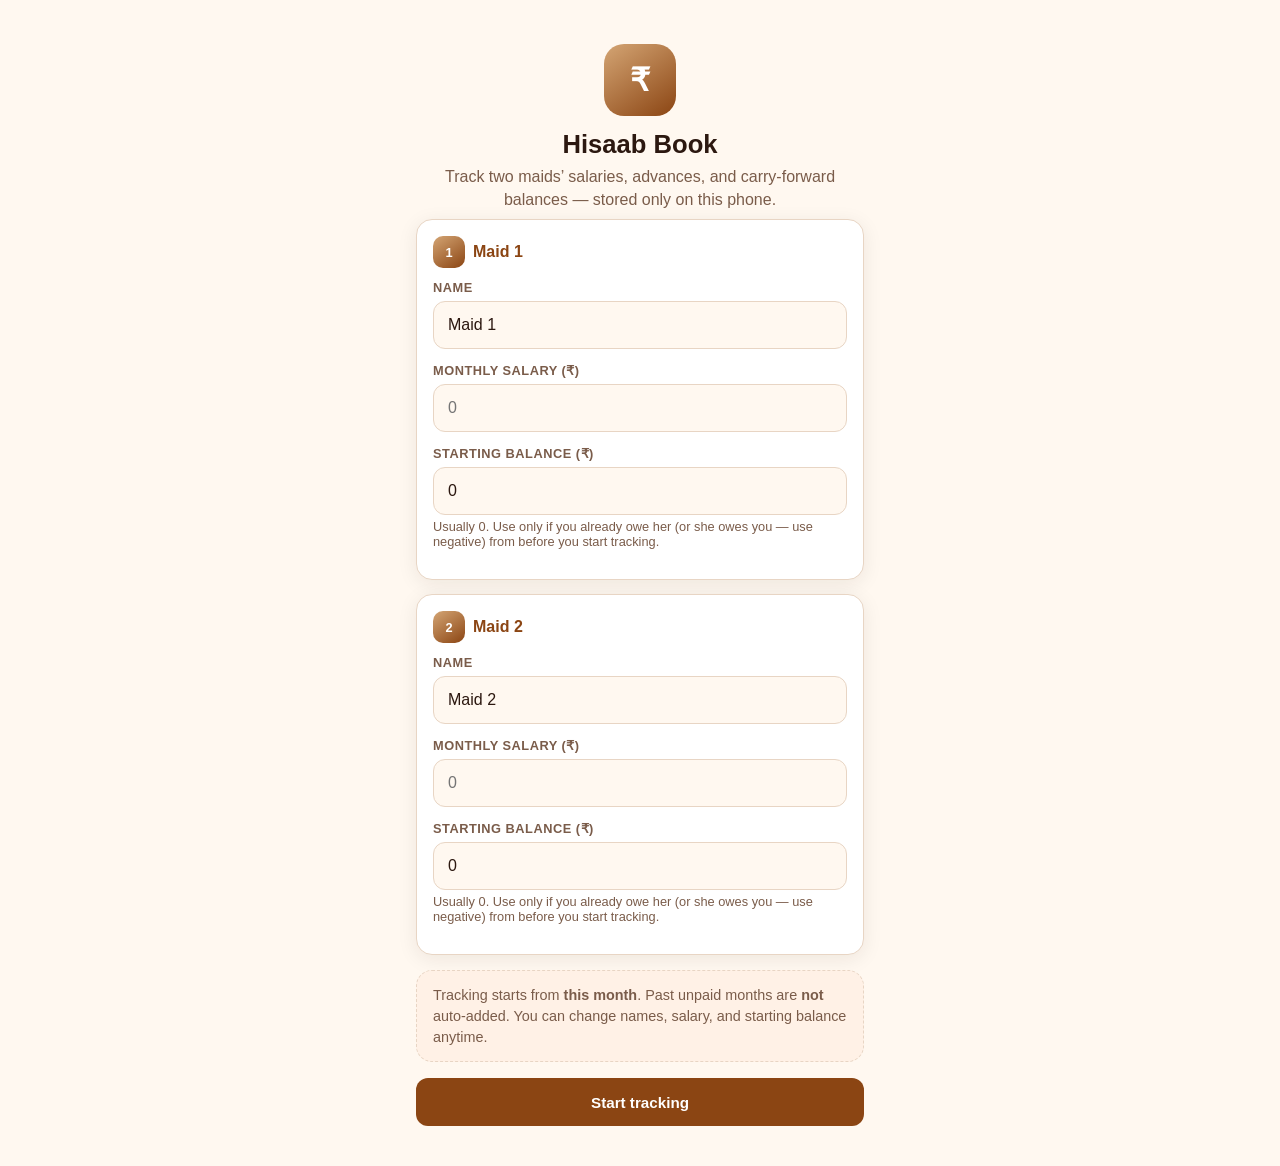
==== Hisaab-Book.html @ eecec93b "Fix: no salary backfill; starting balance + trackingFrom; Hisaab Book" ====
<!DOCTYPE html>
<html lang="en">
<head>
  <meta charset="UTF-8" />
  <meta name="viewport" content="width=device-width, initial-scale=1, viewport-fit=cover, maximum-scale=1" />
  <meta name="apple-mobile-web-app-capable" content="yes" />
  <meta name="apple-mobile-web-app-status-bar-style" content="black-translucent" />
  <meta name="theme-color" content="#8B4513" />
  <title>Hisaab Book</title>
  <style>
:root {
  --bg: #FFF8F0;
  --surface: #FFFFFF;
  --surface-2: #FFF1E6;
  --primary: #8B4513;
  --primary-dark: #6B3410;
  --primary-soft: #D4A574;
  --accent: #C45C26;
  --text: #2C1810;
  --text-muted: #7A5C4A;
  --border: #E8D5C4;
  --positive: #1B7A4E;
  --positive-bg: #E8F6EE;
  --negative: #B42318;
  --negative-bg: #FCEBEA;
  --shadow: 0 4px 20px rgba(44, 24, 16, 0.08);
  --radius: 16px;
  --safe-top: env(safe-area-inset-top, 0px);
  --safe-bottom: env(safe-area-inset-bottom, 0px);
  --font: -apple-system, BlinkMacSystemFont, "Segoe UI", Roboto, "Helvetica Neue", Arial, sans-serif;
}

* { box-sizing: border-box; -webkit-tap-highlight-color: transparent; }
html, body { margin: 0; padding: 0; min-height: 100%; background: var(--bg); color: var(--text); font-family: var(--font); }
body { padding-bottom: calc(24px + var(--safe-bottom)); }
button, input, textarea, select { font: inherit; color: inherit; }
button { cursor: pointer; border: none; background: none; }
a { color: var(--primary); }

#app { max-width: 480px; margin: 0 auto; min-height: 100vh; }

/* Top bar */
.topbar {
  position: sticky; top: 0; z-index: 20;
  background: rgba(255,248,240,0.92); backdrop-filter: blur(12px);
  -webkit-backdrop-filter: blur(12px);
  padding: calc(12px + var(--safe-top)) 16px 12px;
  border-bottom: 1px solid var(--border);
  display: flex; align-items: center; gap: 8px;
}
.topbar h1 { flex: 1; margin: 0; font-size: 1.25rem; font-weight: 700; letter-spacing: -0.02em; }
.topbar .sub { display: block; font-size: 0.75rem; color: var(--text-muted); font-weight: 500; margin-top: 2px; }
.icon-btn {
  width: 44px; height: 44px; border-radius: 12px;
  display: grid; place-items: center; color: var(--primary);
  background: var(--surface); border: 1px solid var(--border);
  font-size: 1.25rem; flex-shrink: 0;
}
.icon-btn:active { transform: scale(0.96); background: var(--surface-2); }

.page { padding: 16px; animation: fadeIn 0.2s ease; }
@keyframes fadeIn { from { opacity: 0; transform: translateY(6px); } to { opacity: 1; transform: none; } }

.hint {
  background: var(--surface-2); border: 1px dashed var(--border);
  border-radius: var(--radius); padding: 14px 16px;
  color: var(--text-muted); font-size: 0.9rem; line-height: 1.45; margin-bottom: 16px;
}

/* Maid cards on home */
.maid-card {
  background: var(--surface); border-radius: var(--radius);
  box-shadow: var(--shadow); border: 1px solid var(--border);
  padding: 18px; margin-bottom: 14px; text-align: left; width: 100%;
  transition: transform 0.12s ease;
}
.maid-card:active { transform: scale(0.985); }
.maid-card .name-row { display: flex; align-items: center; gap: 10px; margin-bottom: 10px; }
.maid-avatar {
  width: 48px; height: 48px; border-radius: 14px;
  background: linear-gradient(145deg, var(--primary-soft), var(--primary));
  color: #fff; font-weight: 700; font-size: 1.15rem;
  display: grid; place-items: center; flex-shrink: 0;
}
.maid-card .name { font-size: 1.35rem; font-weight: 800; letter-spacing: -0.02em; margin: 0; line-height: 1.2; }
.maid-card .meta { font-size: 0.8rem; color: var(--text-muted); margin-top: 2px; }
.balance-row { display: flex; justify-content: space-between; align-items: flex-end; gap: 12px; margin-top: 8px; }
.balance-label { font-size: 0.75rem; text-transform: uppercase; letter-spacing: 0.06em; color: var(--text-muted); font-weight: 600; }
.balance-amt { font-size: 1.6rem; font-weight: 800; letter-spacing: -0.03em; font-variant-numeric: tabular-nums; }
.balance-amt.pos { color: var(--positive); }
.balance-amt.neg { color: var(--negative); }
.balance-amt.zero { color: var(--text-muted); }

.chip {
  display: inline-flex; align-items: center; gap: 4px;
  padding: 4px 10px; border-radius: 999px; font-size: 0.75rem; font-weight: 600;
  background: var(--surface-2); color: var(--text-muted); border: 1px solid var(--border);
}
.chip.warn { background: var(--negative-bg); color: var(--negative); border-color: #f0c0bc; }
.chip.ok { background: var(--positive-bg); color: var(--positive); border-color: #b8e0c8; }

.btn-row { display: flex; gap: 10px; margin-top: 14px; flex-wrap: wrap; }
.btn {
  flex: 1; min-height: 48px; min-width: 120px; padding: 12px 16px;
  border-radius: 12px; font-weight: 700; font-size: 0.95rem;
  display: inline-flex; align-items: center; justify-content: center; gap: 6px;
}
.btn-primary { background: var(--primary); color: #fff; }
.btn-primary:active { background: var(--primary-dark); }
.btn-secondary { background: var(--surface); color: var(--primary); border: 1.5px solid var(--border); }
.btn-secondary:active { background: var(--surface-2); }
.btn-danger { background: var(--negative-bg); color: var(--negative); border: 1.5px solid #f0c0bc; }
.btn-block { width: 100%; flex: none; }
.btn:disabled { opacity: 0.5; }

/* Detail summary */
.summary-grid {
  display: grid; grid-template-columns: 1fr 1fr; gap: 10px; margin-bottom: 16px;
}
.stat {
  background: var(--surface); border: 1px solid var(--border); border-radius: 14px;
  padding: 14px; box-shadow: var(--shadow);
}
.stat.wide { grid-column: 1 / -1; }
.stat .label { font-size: 0.72rem; text-transform: uppercase; letter-spacing: 0.05em; color: var(--text-muted); font-weight: 600; }
.stat .value { font-size: 1.2rem; font-weight: 800; margin-top: 4px; font-variant-numeric: tabular-nums; }
.stat .value.big { font-size: 1.75rem; }
.stat .value.pos { color: var(--positive); }
.stat .value.neg { color: var(--negative); }

.section-title {
  display: flex; align-items: center; justify-content: space-between;
  margin: 8px 0 10px; font-size: 0.95rem; font-weight: 700;
}
.month-picker {
  display: flex; align-items: center; gap: 8px;
  background: var(--surface); border: 1px solid var(--border);
  border-radius: 12px; padding: 4px; margin-bottom: 14px;
}
.month-picker .label {
  flex: 1; text-align: center; font-weight: 700; font-size: 0.95rem;
}
.month-picker .icon-btn { width: 40px; height: 40px; border: none; background: transparent; }

.list { display: flex; flex-direction: column; gap: 8px; }
.entry {
  background: var(--surface); border: 1px solid var(--border); border-radius: 14px;
  padding: 14px; display: flex; gap: 12px; align-items: flex-start;
  box-shadow: var(--shadow); text-align: left; width: 100%;
}
.entry:active { background: var(--surface-2); }
.entry .amt { font-weight: 800; font-size: 1.05rem; color: var(--accent); white-space: nowrap; font-variant-numeric: tabular-nums; }
.entry .date { font-size: 0.8rem; color: var(--text-muted); font-weight: 600; }
.entry .note { font-size: 0.9rem; margin-top: 2px; color: var(--text); }
.entry .grow { flex: 1; min-width: 0; }
.empty {
  text-align: center; padding: 36px 20px; color: var(--text-muted);
  background: var(--surface); border-radius: var(--radius); border: 1px dashed var(--border);
}
.empty .emoji { font-size: 2rem; margin-bottom: 8px; }
.empty p { margin: 0 0 4px; line-height: 1.45; }

/* Forms / sheets */
.overlay {
  position: fixed; inset: 0; background: rgba(44,24,16,0.45); z-index: 50;
  display: flex; align-items: flex-end; justify-content: center;
  animation: fadeIn 0.15s ease;
}
.sheet {
  background: var(--surface); width: 100%; max-width: 480px;
  border-radius: 20px 20px 0 0; padding: 12px 20px calc(20px + var(--safe-bottom));
  max-height: 92vh; overflow-y: auto; animation: slideUp 0.22s ease;
}
@keyframes slideUp { from { transform: translateY(40%); } to { transform: none; } }
.sheet-handle { width: 40px; height: 4px; background: var(--border); border-radius: 4px; margin: 4px auto 14px; }
.sheet h2 { margin: 0 0 4px; font-size: 1.2rem; }
.sheet .sheet-sub { color: var(--text-muted); font-size: 0.85rem; margin-bottom: 16px; }
.field { margin-bottom: 14px; }
.field label { display: block; font-size: 0.8rem; font-weight: 700; color: var(--text-muted); margin-bottom: 6px; text-transform: uppercase; letter-spacing: 0.04em; }
.field input, .field textarea, .field select {
  width: 100%; min-height: 48px; padding: 12px 14px;
  border: 1.5px solid var(--border); border-radius: 12px;
  background: var(--bg); outline: none;
}
.field input:focus, .field textarea:focus, .field select:focus {
  border-color: var(--primary); background: #fff; box-shadow: 0 0 0 3px rgba(139,69,19,0.15);
}
.field textarea { min-height: 88px; resize: vertical; }
.field .error { color: var(--negative); font-size: 0.8rem; margin-top: 4px; }
.dialog {
  background: var(--surface); width: calc(100% - 32px); max-width: 360px;
  border-radius: 18px; padding: 22px; margin: auto; box-shadow: var(--shadow);
  animation: fadeIn 0.15s ease;
}
.dialog h3 { margin: 0 0 8px; font-size: 1.15rem; }
.dialog p { margin: 0 0 18px; color: var(--text-muted); line-height: 1.45; }
.overlay.center { align-items: center; }

.setup-hero {
  text-align: center; padding: 28px 8px 8px;
}
.setup-hero .logo {
  width: 72px; height: 72px; border-radius: 20px; margin: 0 auto 14px;
  background: linear-gradient(145deg, var(--primary-soft), var(--primary));
  color: #fff; font-size: 2rem; font-weight: 800; display: grid; place-items: center;
}
.setup-hero h1 { margin: 0 0 6px; font-size: 1.6rem; }
.setup-hero p { margin: 0; color: var(--text-muted); line-height: 1.45; }

.maid-block {
  background: var(--surface); border: 1px solid var(--border); border-radius: var(--radius);
  padding: 16px; margin-bottom: 14px; box-shadow: var(--shadow);
}
.maid-block h3 {
  margin: 0 0 12px; font-size: 1rem; color: var(--primary);
  display: flex; align-items: center; gap: 8px;
}

.toast {
  position: fixed; left: 50%; bottom: calc(24px + var(--safe-bottom));
  transform: translateX(-50%); background: var(--text); color: #fff;
  padding: 12px 18px; border-radius: 999px; font-size: 0.9rem; font-weight: 600;
  z-index: 100; box-shadow: var(--shadow); animation: fadeIn 0.2s ease;
  max-width: calc(100% - 32px); text-align: center;
}

.name-banner {
  background: linear-gradient(135deg, var(--primary), var(--accent));
  color: #fff; border-radius: var(--radius); padding: 20px 18px;
  margin-bottom: 16px; box-shadow: var(--shadow);
}
.name-banner .label { font-size: 0.75rem; opacity: 0.85; text-transform: uppercase; letter-spacing: 0.08em; font-weight: 600; }
.name-banner .maid-name { font-size: 1.75rem; font-weight: 800; margin: 4px 0 0; letter-spacing: -0.02em; line-height: 1.15; }
.name-banner .actions { margin-top: 12px; display: flex; gap: 8px; flex-wrap: wrap; }
.name-banner .ghost {
  background: rgba(255,255,255,0.18); color: #fff; border: 1px solid rgba(255,255,255,0.35);
  border-radius: 10px; padding: 8px 12px; font-weight: 700; font-size: 0.85rem; min-height: 40px;
}

.fab-spacer { height: 72px; }

  </style>
</head>
<body>
  <div id="app"></div>
  <script>
(() => {
  "use strict";

  const STORAGE_KEY = "maid-math-v1";
  const APP_NAME = "Hisaab Book";

  const uid = () => Math.random().toString(36).slice(2, 10) + Date.now().toString(36).slice(-4);
  const todayISO = () => {
    const d = new Date();
    return `${d.getFullYear()}-${String(d.getMonth() + 1).padStart(2, "0")}-${String(d.getDate()).padStart(2, "0")}`;
  };
  const monthKey = (d = new Date()) => {
    if (typeof d === "string") return d.slice(0, 7);
    return `${d.getFullYear()}-${String(d.getMonth() + 1).padStart(2, "0")}`;
  };
  const parseMonth = (ym) => {
    const [y, m] = ym.split("-").map(Number);
    return { y, m };
  };
  const addMonths = (ym, delta) => {
    const { y, m } = parseMonth(ym);
    return monthKey(new Date(y, m - 1 + delta, 1));
  };
  const formatMonthLabel = (ym) => {
    const { y, m } = parseMonth(ym);
    return new Date(y, m - 1, 1).toLocaleDateString("en-IN", { month: "long", year: "numeric" });
  };
  const formatDate = (iso) => {
    const [y, m, d] = iso.split("-").map(Number);
    return new Date(y, m - 1, d).toLocaleDateString("en-IN", { day: "numeric", month: "short", year: "numeric" });
  };
  const formatINR = (n) => {
    const neg = n < 0;
    const abs = Math.abs(Number(n) || 0);
    const formatted = abs.toLocaleString("en-IN", { maximumFractionDigits: 0, minimumFractionDigits: 0 });
    return (neg ? "−₹" : "₹") + formatted;
  };
  const initials = (name) => {
    const parts = (name || "?").trim().split(/\s+/).filter(Boolean);
    if (!parts.length) return "?";
    if (parts.length === 1) return parts[0].slice(0, 2).toUpperCase();
    return (parts[0][0] + parts[parts.length - 1][0]).toUpperCase();
  };
  const escapeHtml = (s) =>
    String(s ?? "")
      .replace(/&/g, "&amp;")
      .replace(/</g, "&lt;")
      .replace(/>/g, "&gt;")
      .replace(/"/g, "&quot;");

  function defaultState() {
    return { setupDone: false, maids: [] };
  }

  function load() {
    try {
      const raw = localStorage.getItem(STORAGE_KEY);
      if (!raw) return defaultState();
      const data = JSON.parse(raw);
      if (!data || !Array.isArray(data.maids)) return defaultState();
      // Migrate / sanitize each maid
      data.maids = data.maids.map(migrateMaid);
      return data;
    } catch {
      return defaultState();
    }
  }

  /**
   * trackingFrom = first month we accrue salary & carry balances.
   * Salary effectiveFrom only picks the RATE for a month — never starts accrual.
   * startingBalance = opening on trackingFrom (default 0).
   */
  function migrateMaid(m) {
    const payments = Array.isArray(m.payments) ? m.payments : [];
    const payMonths = payments.map((p) => monthKey(p.date)).sort();
    const now = monthKey();
    let trackingFrom = m.trackingFrom;
    if (!trackingFrom || !/^\d{4}-\d{2}$/.test(trackingFrom)) {
      // Prefer earliest payment month, else "now". NEVER use salary effectiveFrom
      // (that caused multi-year unpaid salary backfill).
      trackingFrom = payMonths[0] || now;
    }
    const startingBalance =
      m.startingBalance != null && Number.isFinite(Number(m.startingBalance))
        ? Math.round(Number(m.startingBalance))
        : 0;
    return {
      ...m,
      name: m.name || "Maid",
      salaryHistory: Array.isArray(m.salaryHistory) ? m.salaryHistory : [],
      payments,
      trackingFrom,
      startingBalance,
    };
  }

  function save(state) {
    localStorage.setItem(STORAGE_KEY, JSON.stringify(state));
  }

  let state = load();

  function salaryForMonth(maid, ym) {
    const hist = [...(maid.salaryHistory || [])].sort((a, b) =>
      a.effectiveFrom.localeCompare(b.effectiveFrom)
    );
    let amt = 0;
    for (const h of hist) {
      if (h.effectiveFrom <= ym) amt = Number(h.amount) || 0;
      else break;
    }
    return amt;
  }

  function paymentsInMonth(maid, ym) {
    return (maid.payments || [])
      .filter((p) => monthKey(p.date) === ym)
      .sort((a, b) => b.date.localeCompare(a.date) || b.id.localeCompare(a.id));
  }

  function paidInMonth(maid, ym) {
    return paymentsInMonth(maid, ym).reduce((s, p) => s + (Number(p.amount) || 0), 0);
  }

  /** First month of ledger accrual for this maid. */
  function trackingStart(maid) {
    if (maid.trackingFrom && /^\d{4}-\d{2}$/.test(maid.trackingFrom)) return maid.trackingFrom;
    const payMonths = (maid.payments || []).map((p) => monthKey(p.date)).sort();
    return payMonths[0] || monthKey();
  }

  /**
   * Closing after month ym.
   * Accrues ONLY from trackingStart → ym. Empty months before trackingStart are ignored.
   * Opening of trackingStart = startingBalance (default 0).
   */
  function closingBalance(maid, ym) {
    const start = trackingStart(maid);
    if (ym < start) {
      // Before tracking: no accrual; treat as startingBalance with no salary for that view
      return Number(maid.startingBalance) || 0;
    }
    let opening = Number(maid.startingBalance) || 0;
    let cursor = start;
    while (true) {
      const salary = salaryForMonth(maid, cursor);
      const paid = paidInMonth(maid, cursor);
      const closing = opening + salary - paid;
      if (cursor === ym) return closing;
      opening = closing;
      cursor = addMonths(cursor, 1);
      if (cursor > ym) return closing;
    }
  }

  function openingBalance(maid, ym) {
    const start = trackingStart(maid);
    if (ym <= start) return Number(maid.startingBalance) || 0;
    return closingBalance(maid, addMonths(ym, -1));
  }

  function monthSummary(maid, ym) {
    const opening = openingBalance(maid, ym);
    const salary = salaryForMonth(maid, ym);
    const paid = paidInMonth(maid, ym);
    const closing = opening + salary - paid;
    const entries = paymentsInMonth(maid, ym);
    // Sanity: paid must equal sum of listed entries
    const entriesTotal = entries.reduce((s, p) => s + (Number(p.amount) || 0), 0);
    return {
      opening,
      salary,
      paid,
      closing,
      owed: opening + salary,
      entriesTotal,
      trackingFrom: trackingStart(maid),
    };
  }

  let route = { name: "home" };
  let toastTimer = null;

  function navigate(r) {
    route = r;
    render();
  }

  function toast(msg) {
    const el = document.createElement("div");
    el.className = "toast";
    el.textContent = msg;
    document.body.appendChild(el);
    clearTimeout(toastTimer);
    toastTimer = setTimeout(() => el.remove(), 2400);
  }

  function balClass(n) {
    if (n > 0) return "pos";
    if (n < 0) return "neg";
    return "zero";
  }

  function balChip(n) {
    if (n > 0) return `<span class="chip ok">You owe her</span>`;
    if (n < 0) return `<span class="chip warn">She owes household</span>`;
    return `<span class="chip">Settled</span>`;
  }

  function renderSetup() {
    const app = document.getElementById("app");
    app.innerHTML = `
      <div class="page">
        <div class="setup-hero">
          <div class="logo">₹</div>
          <h1>${APP_NAME}</h1>
          <p>Track two maids’ salaries, advances, and carry-forward balances — stored only on this phone.</p>
        </div>
        <form id="setup-form">
          ${[1, 2]
            .map(
              (i) => `
            <div class="maid-block">
              <h3><span class="maid-avatar" style="width:32px;height:32px;font-size:0.8rem;border-radius:10px">${i}</span> Maid ${i}</h3>
              <div class="field">
                <label>Name</label>
                <input name="name${i}" required maxlength="40" placeholder="e.g. Sunita" value="Maid ${i}" />
              </div>
              <div class="field">
                <label>Monthly salary (₹)</label>
                <input name="salary${i}" type="number" inputmode="numeric" min="0" step="1" placeholder="0" value="" />
              </div>
              <div class="field">
                <label>Starting balance (₹)</label>
                <input name="start${i}" type="number" inputmode="numeric" step="1" placeholder="0" value="0" />
                <div class="error" style="color:var(--text-muted);margin-top:4px">Usually 0. Use only if you already owe her (or she owes you — use negative) from before you start tracking.</div>
              </div>
            </div>`
            )
            .join("")}
          <p class="hint">Tracking starts from <strong>this month</strong>. Past unpaid months are <strong>not</strong> auto-added. You can change names, salary, and starting balance anytime.</p>
          <button class="btn btn-primary btn-block" type="submit">Start tracking</button>
        </form>
      </div>`;

    document.getElementById("setup-form").onsubmit = (e) => {
      e.preventDefault();
      const fd = new FormData(e.target);
      const ym = monthKey();
      const maids = [1, 2].map((i) => {
        const name = String(fd.get(`name${i}`) || `Maid ${i}`).trim() || `Maid ${i}`;
        const amount = Math.max(0, Math.round(Number(fd.get(`salary${i}`)) || 0));
        const startingBalance = Math.round(Number(fd.get(`start${i}`)) || 0);
        return {
          id: uid(),
          name,
          salaryHistory: [{ id: uid(), amount, effectiveFrom: ym }],
          payments: [],
          trackingFrom: ym,
          startingBalance,
        };
      });
      state = { setupDone: true, maids };
      save(state);
      navigate({ name: "home" });
      toast("Ready — tap a maid to open her ledger");
    };
  }

  function renderHome() {
    const app = document.getElementById("app");
    const ym = monthKey();
    const cards = state.maids
      .map((m) => {
        const s = monthSummary(m, ym);
        return `
        <button class="maid-card" data-open="${m.id}" type="button">
          <div class="name-row">
            <div class="maid-avatar">${escapeHtml(initials(m.name))}</div>
            <div style="flex:1;min-width:0;text-align:left">
              <h2 class="name">${escapeHtml(m.name)}</h2>
              <div class="meta">Salary ${formatINR(s.salary)} / month · ${formatMonthLabel(ym)}</div>
            </div>
          </div>
          <div class="balance-row">
            <div>
              <div class="balance-label">Current balance</div>
              <div class="balance-amt ${balClass(s.closing)}">${formatINR(s.closing)}</div>
            </div>
            <div>${balChip(s.closing)}</div>
          </div>
          <div class="btn-row" style="margin-top:12px">
            <span class="btn btn-primary" data-quick-pay="${m.id}" style="pointer-events:none;flex:1">＋ Add payment</span>
          </div>
        </button>`;
      })
      .join("");

    app.innerHTML = `
      <header class="topbar">
        <div style="flex:1">
          <h1>${APP_NAME}<span class="sub">Local only · ₹ INR</span></h1>
        </div>
      </header>
      <div class="page">
        <p class="hint">Tap a maid’s card to open <strong>her</strong> ledger. Positive = you still owe her; negative = advances exceeded salary (carries forward). Opening starts at ₹0 unless you set a starting balance.</p>
        ${cards || `<div class="empty"><div class="emoji">👋</div><p>No maids yet.</p></div>`}
      </div>`;

    app.querySelectorAll("[data-open]").forEach((el) => {
      el.onclick = (ev) => {
        const quick = ev.target.closest("[data-quick-pay]");
        const id = el.getAttribute("data-open");
        if (quick) navigate({ name: "detail", maidId: id, showPay: true });
        else navigate({ name: "detail", maidId: id });
      };
    });
  }

  function renderDetail() {
    const maid = state.maids.find((m) => m.id === route.maidId);
    if (!maid) {
      navigate({ name: "home" });
      return;
    }
    const viewMonth = route.month || monthKey();
    const s = monthSummary(maid, viewMonth);
    const entries = paymentsInMonth(maid, viewMonth);
    const isCurrent = viewMonth === monthKey();
    const paidMismatch = s.paid !== s.entriesTotal;

    const app = document.getElementById("app");
    app.innerHTML = `
      <header class="topbar">
        <button class="icon-btn" id="back" aria-label="Back">←</button>
        <div style="flex:1;min-width:0">
          <h1 style="overflow:hidden;text-overflow:ellipsis;white-space:nowrap">${escapeHtml(maid.name)}<span class="sub">Ledger</span></h1>
        </div>
        <button class="icon-btn" id="edit-name" aria-label="Edit name" title="Edit name">✎</button>
      </header>
      <div class="page">
        <div class="name-banner">
          <div class="label">Maid ledger</div>
          <div class="maid-name">${escapeHtml(maid.name)}</div>
          <div class="actions">
            <button class="ghost" id="rename-btn" type="button">Edit name</button>
            <button class="ghost" id="salary-btn" type="button">Change salary</button>
            <button class="ghost" id="opening-btn" type="button">Starting balance</button>
          </div>
        </div>

        <div class="month-picker">
          <button class="icon-btn" id="prev-m" type="button" aria-label="Previous month">‹</button>
          <div class="label">${formatMonthLabel(viewMonth)}${isCurrent ? " · This month" : ""}</div>
          <button class="icon-btn" id="next-m" type="button" aria-label="Next month" ${viewMonth >= monthKey() ? "disabled" : ""}>›</button>
        </div>

        <div class="summary-grid">
          <div class="stat">
            <div class="label">Opening</div>
            <div class="value ${balClass(s.opening)}">${formatINR(s.opening)}</div>
          </div>
          <div class="stat">
            <div class="label">Salary</div>
            <div class="value">${formatINR(s.salary)}</div>
          </div>
          <div class="stat">
            <div class="label">Advances paid</div>
            <div class="value">${formatINR(s.paid)}</div>
          </div>
          <div class="stat">
            <div class="label">Closing balance</div>
            <div class="value ${balClass(s.closing)}">${formatINR(s.closing)}</div>
          </div>
          <div class="stat wide">
            <div class="label">This month owed (opening + salary)</div>
            <div class="value big ${balClass(s.owed)}">${formatINR(s.owed)}</div>
            <div style="margin-top:8px">${balChip(s.closing)}</div>
            <div style="margin-top:8px;font-size:0.75rem;color:var(--text-muted)">Tracking from ${formatMonthLabel(s.trackingFrom)} · Starting balance ${formatINR(maid.startingBalance || 0)}</div>
          </div>
        </div>

        <div class="section-title">
          <span>Payments · ${escapeHtml(maid.name)}</span>
          <button class="btn btn-primary" id="add-pay" type="button" style="flex:none;min-width:auto;padding:8px 14px;min-height:40px">＋ Add</button>
        </div>
        ${
          paidMismatch
            ? `<p class="hint" style="border-color:#f0c0bc;background:var(--negative-bg)">Payment list total ${formatINR(s.entriesTotal)} does not match Advances paid ${formatINR(s.paid)}. Please re-check entries.</p>`
            : entries.length
              ? `<p style="margin:0 0 10px;font-size:0.8rem;color:var(--text-muted)">List total ${formatINR(s.entriesTotal)} = Advances paid</p>`
              : ""
        }
        <div class="list">
          ${
            entries.length
              ? entries
                  .map(
                    (p) => `
            <button class="entry" type="button" data-edit-pay="${p.id}">
              <div class="grow">
                <div class="date">${formatDate(p.date)}</div>
                <div class="note">${escapeHtml(p.note || "Advance / payment")}</div>
              </div>
              <div class="amt">${formatINR(p.amount)}</div>
            </button>`
                  )
                  .join("")
              : `<div class="empty"><div class="emoji">🧾</div><p>No payments for ${escapeHtml(maid.name)} this month.</p><p>Tap ＋ Add to record an advance.</p></div>`
          }
        </div>
        <div class="fab-spacer"></div>
      </div>`;

    document.getElementById("back").onclick = () => navigate({ name: "home" });
    document.getElementById("prev-m").onclick = () =>
      navigate({ name: "detail", maidId: maid.id, month: addMonths(viewMonth, -1) });
    document.getElementById("next-m").onclick = () => {
      const n = addMonths(viewMonth, 1);
      if (n <= monthKey()) navigate({ name: "detail", maidId: maid.id, month: n });
    };
    const openRename = () => openNameSheet(maid);
    document.getElementById("edit-name").onclick = openRename;
    document.getElementById("rename-btn").onclick = openRename;
    document.getElementById("salary-btn").onclick = () => openSalarySheet(maid, viewMonth);
    document.getElementById("opening-btn").onclick = () => openOpeningSheet(maid);
    document.getElementById("add-pay").onclick = () => openPaymentSheet(maid, null, viewMonth);
    app.querySelectorAll("[data-edit-pay]").forEach((el) => {
      el.onclick = () => {
        const p = maid.payments.find((x) => x.id === el.getAttribute("data-edit-pay"));
        if (p) openPaymentSheet(maid, p, viewMonth);
      };
    });

    if (route.showPay) {
      route.showPay = false;
      openPaymentSheet(maid, null, viewMonth);
    }
  }

  function openOverlay(html, { center = false } = {}) {
    const wrap = document.createElement("div");
    wrap.className = "overlay" + (center ? " center" : "");
    wrap.innerHTML = html;
    wrap.addEventListener("click", (e) => {
      if (e.target === wrap) wrap.remove();
    });
    document.body.appendChild(wrap);
    return wrap;
  }

  function openNameSheet(maid) {
    const ov = openOverlay(`
      <div class="sheet">
        <div class="sheet-handle"></div>
        <h2>Edit name</h2>
        <p class="sheet-sub">This name appears on the home card and throughout her ledger.</p>
        <form id="name-form">
          <div class="field">
            <label>Maid’s name</label>
            <input name="name" required maxlength="40" value="${escapeHtml(maid.name)}" autofocus />
          </div>
          <div class="btn-row">
            <button type="button" class="btn btn-secondary" id="cancel">Cancel</button>
            <button type="submit" class="btn btn-primary">Save name</button>
          </div>
        </form>
      </div>`);
    ov.querySelector("#cancel").onclick = () => ov.remove();
    ov.querySelector("#name-form").onsubmit = (e) => {
      e.preventDefault();
      const name = String(new FormData(e.target).get("name") || "").trim();
      if (!name) return;
      maid.name = name;
      save(state);
      ov.remove();
      toast(`Ledger renamed to ${name}`);
      render();
    };
  }

  function openOpeningSheet(maid) {
    const ov = openOverlay(`
      <div class="sheet">
        <div class="sheet-handle"></div>
        <h2>Starting balance</h2>
        <p class="sheet-sub">For <strong>${escapeHtml(maid.name)}</strong>. This is the opening amount on the first tracking month — not a backfill of past unpaid salaries. Use <strong>0</strong> to clear a wrong huge opening.</p>
        <form id="open-form">
          <div class="field">
            <label>Starting balance (₹)</label>
            <input name="bal" type="number" inputmode="numeric" step="1" required value="${Number(maid.startingBalance) || 0}" autofocus />
            <div class="error" style="color:var(--text-muted)">Positive = you already owed her. Negative = she already owed the household.</div>
          </div>
          <div class="field">
            <label>Track from month</label>
            <input name="from" type="month" required value="${trackingStart(maid)}" />
            <div class="error" style="color:var(--text-muted)">Salary is only counted from this month forward. Earlier months are ignored.</div>
          </div>
          <div class="btn-row">
            <button type="button" class="btn btn-secondary" id="cancel">Cancel</button>
            <button type="submit" class="btn btn-primary">Save</button>
          </div>
          <button type="button" class="btn btn-danger btn-block" id="reset0" style="margin-top:10px">Reset starting balance to ₹0</button>
        </form>
      </div>`);
    ov.querySelector("#cancel").onclick = () => ov.remove();
    ov.querySelector("#reset0").onclick = () => {
      maid.startingBalance = 0;
      // Keep trackingFrom; just zero the open
      save(state);
      ov.remove();
      toast(`Starting balance for ${maid.name} reset to ₹0`);
      render();
    };
    ov.querySelector("#open-form").onsubmit = (e) => {
      e.preventDefault();
      const fd = new FormData(e.target);
      const bal = Math.round(Number(fd.get("bal")) || 0);
      const from = String(fd.get("from"));
      if (!/^\d{4}-\d{2}$/.test(from)) return;
      maid.startingBalance = bal;
      maid.trackingFrom = from;
      save(state);
      ov.remove();
      toast("Starting balance updated");
      render();
    };
  }

  function openSalarySheet(maid, viewMonth) {
    const current = salaryForMonth(maid, viewMonth);
    const ov = openOverlay(`
      <div class="sheet">
        <div class="sheet-handle"></div>
        <h2>Change salary</h2>
        <p class="sheet-sub">For <strong>${escapeHtml(maid.name)}</strong>. “Effective from” only chooses which rate applies in each month — it does <strong>not</strong> invent unpaid salary for empty past months.</p>
        <form id="salary-form">
          <div class="field">
            <label>Monthly salary (₹)</label>
            <input name="amount" type="number" inputmode="numeric" min="0" step="1" required value="${current || ""}" />
          </div>
          <div class="field">
            <label>Rate effective from month</label>
            <input name="from" type="month" required value="${viewMonth}" />
          </div>
          <div class="btn-row">
            <button type="button" class="btn btn-secondary" id="cancel">Cancel</button>
            <button type="submit" class="btn btn-primary">Save salary</button>
          </div>
        </form>
      </div>`);
    ov.querySelector("#cancel").onclick = () => ov.remove();
    ov.querySelector("#salary-form").onsubmit = (e) => {
      e.preventDefault();
      const fd = new FormData(e.target);
      const amount = Math.max(0, Math.round(Number(fd.get("amount")) || 0));
      const effectiveFrom = String(fd.get("from"));
      if (!/^\d{4}-\d{2}$/.test(effectiveFrom)) return;
      const hist = maid.salaryHistory || (maid.salaryHistory = []);
      const existing = hist.find((h) => h.effectiveFrom === effectiveFrom);
      if (existing) existing.amount = amount;
      else hist.push({ id: uid(), amount, effectiveFrom });
      hist.sort((a, b) => a.effectiveFrom.localeCompare(b.effectiveFrom));
      save(state);
      ov.remove();
      toast(`Salary for ${maid.name} updated`);
      render();
    };
  }

  function openPaymentSheet(maid, payment, viewMonth) {
    const isEdit = !!payment;
    const defaultDate =
      payment?.date ||
      (viewMonth === monthKey()
        ? todayISO()
        : `${viewMonth}-${String(Math.min(28, new Date().getDate())).padStart(2, "0")}`);
    const ov = openOverlay(`
      <div class="sheet">
        <div class="sheet-handle"></div>
        <h2>${isEdit ? "Edit payment" : "Add payment"}</h2>
        <p class="sheet-sub">Advance against <strong>${escapeHtml(maid.name)}</strong>’s salary for the payment’s month.</p>
        <form id="pay-form">
          <div class="field">
            <label>Amount (₹)</label>
            <input name="amount" type="number" inputmode="numeric" min="1" step="1" required value="${payment ? payment.amount : ""}" autofocus />
          </div>
          <div class="field">
            <label>Date</label>
            <input name="date" type="date" required value="${defaultDate}" />
          </div>
          <div class="field">
            <label>Note (optional)</label>
            <textarea name="note" maxlength="200" placeholder="e.g. Mid-month advance">${escapeHtml(payment?.note || "")}</textarea>
          </div>
          <div class="btn-row">
            <button type="button" class="btn btn-secondary" id="cancel">Cancel</button>
            <button type="submit" class="btn btn-primary">${isEdit ? "Save" : "Add payment"}</button>
          </div>
          ${
            isEdit
              ? `<button type="button" class="btn btn-danger btn-block" id="delete" style="margin-top:10px">Delete payment</button>`
              : ""
          }
        </form>
      </div>`);
    ov.querySelector("#cancel").onclick = () => ov.remove();
    if (isEdit) {
      ov.querySelector("#delete").onclick = () => {
        confirmDelete(`Delete this ₹ payment for ${maid.name}?`, () => {
          maid.payments = maid.payments.filter((p) => p.id !== payment.id);
          save(state);
          ov.remove();
          toast("Payment deleted");
          navigate({ name: "detail", maidId: maid.id, month: monthKey(payment.date) });
        });
      };
    }
    ov.querySelector("#pay-form").onsubmit = (e) => {
      e.preventDefault();
      const fd = new FormData(e.target);
      const amount = Math.round(Number(fd.get("amount")) || 0);
      const date = String(fd.get("date"));
      const note = String(fd.get("note") || "").trim();
      if (amount < 1 || !/^\d{4}-\d{2}-\d{2}$/.test(date)) return;
      // If first payment is before trackingFrom, pull trackingFrom earlier so payment counts
      // but do NOT pull trackingFrom based on salary effectiveFrom.
      const pm = monthKey(date);
      if (!maid.trackingFrom || pm < maid.trackingFrom) {
        // Only extend tracking earlier when user records a payment in that month
        maid.trackingFrom = pm;
      }
      if (isEdit) {
        payment.amount = amount;
        payment.date = date;
        payment.note = note;
      } else {
        maid.payments.push({ id: uid(), amount, date, note });
      }
      save(state);
      ov.remove();
      toast(isEdit ? "Payment updated" : `Payment added for ${maid.name}`);
      navigate({ name: "detail", maidId: maid.id, month: monthKey(date) });
    };
  }

  function confirmDelete(message, onYes) {
    const ov = openOverlay(
      `<div class="dialog">
        <h3>Are you sure?</h3>
        <p>${escapeHtml(message)}</p>
        <div class="btn-row">
          <button class="btn btn-secondary" id="no">Cancel</button>
          <button class="btn btn-danger" id="yes">Delete</button>
        </div>
      </div>`,
      { center: true }
    );
    ov.querySelector("#no").onclick = () => ov.remove();
    ov.querySelector("#yes").onclick = () => {
      ov.remove();
      onYes();
    };
  }

  function render() {
    if (!state.setupDone || !state.maids?.length) {
      renderSetup();
      return;
    }
    if (route.name === "detail") renderDetail();
    else renderHome();
  }

  // One-time fix for already-corrupted ledgers: if opening for current month is
  // absurdly large vs salary (e.g. > 3 months of accrued unpaid with no intent),
  // we do NOT auto-wipe — user uses "Starting balance" → Reset to ₹0.
  // Migration already stops using salary effectiveFrom as tracking start.

  if (!state.setupDone && (!state.maids || !state.maids.length)) {
    route = { name: "setup" };
  }
  render();
})();

  </script>
</body>
</html>
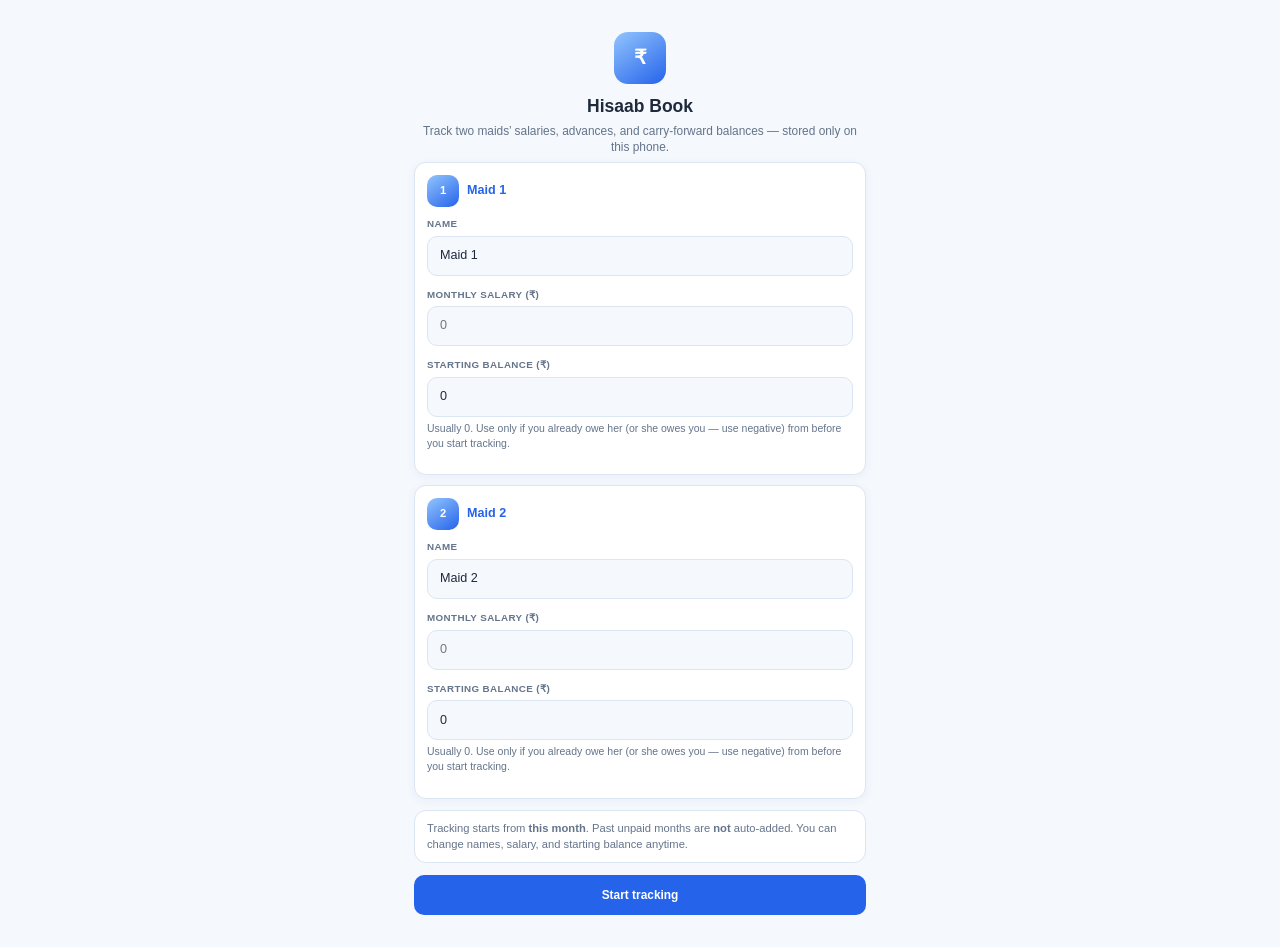
==== commit 10bab217: "Blue-white theme, smaller type, fix phantom overdue opening" ====
--- a/Hisaab-Book.html
+++ b/Hisaab-Book.html
@@ -5,241 +5,241 @@
   <meta name="viewport" content="width=device-width, initial-scale=1, viewport-fit=cover, maximum-scale=1" />
   <meta name="apple-mobile-web-app-capable" content="yes" />
   <meta name="apple-mobile-web-app-status-bar-style" content="black-translucent" />
-  <meta name="theme-color" content="#8B4513" />
+  <meta name="theme-color" content="#2563EB" />
   <title>Hisaab Book</title>
   <style>
 :root {
-  --bg: #FFF8F0;
+  --bg: #F5F8FC;
   --surface: #FFFFFF;
-  --surface-2: #FFF1E6;
-  --primary: #8B4513;
-  --primary-dark: #6B3410;
-  --primary-soft: #D4A574;
-  --accent: #C45C26;
-  --text: #2C1810;
-  --text-muted: #7A5C4A;
-  --border: #E8D5C4;
-  --positive: #1B7A4E;
-  --positive-bg: #E8F6EE;
-  --negative: #B42318;
-  --negative-bg: #FCEBEA;
-  --shadow: 0 4px 20px rgba(44, 24, 16, 0.08);
-  --radius: 16px;
+  --surface-2: #EEF3FA;
+  --primary: #2563EB;
+  --primary-dark: #1D4ED8;
+  --primary-soft: #93C5FD;
+  --accent: #3B82F6;
+  --text: #1E293B;
+  --text-muted: #64748B;
+  --border: #DCE5F2;
+  --positive: #0F766E;
+  --positive-bg: #ECFDF5;
+  --negative: #B91C1C;
+  --negative-bg: #FEF2F2;
+  --shadow: 0 2px 10px rgba(37, 99, 235, 0.06);
+  --radius: 12px;
   --safe-top: env(safe-area-inset-top, 0px);
   --safe-bottom: env(safe-area-inset-bottom, 0px);
   --font: -apple-system, BlinkMacSystemFont, "Segoe UI", Roboto, "Helvetica Neue", Arial, sans-serif;
 }
 
 * { box-sizing: border-box; -webkit-tap-highlight-color: transparent; }
-html, body { margin: 0; padding: 0; min-height: 100%; background: var(--bg); color: var(--text); font-family: var(--font); }
-body { padding-bottom: calc(24px + var(--safe-bottom)); }
+html, body {
+  margin: 0; padding: 0; min-height: 100%;
+  background: var(--bg); color: var(--text); font-family: var(--font);
+  font-size: 14px; line-height: 1.4;
+}
+body { padding-bottom: calc(20px + var(--safe-bottom)); }
 button, input, textarea, select { font: inherit; color: inherit; }
 button { cursor: pointer; border: none; background: none; }
 a { color: var(--primary); }
 
 #app { max-width: 480px; margin: 0 auto; min-height: 100vh; }
 
-/* Top bar */
 .topbar {
   position: sticky; top: 0; z-index: 20;
-  background: rgba(255,248,240,0.92); backdrop-filter: blur(12px);
+  background: rgba(245, 248, 252, 0.94); backdrop-filter: blur(12px);
   -webkit-backdrop-filter: blur(12px);
-  padding: calc(12px + var(--safe-top)) 16px 12px;
+  padding: calc(10px + var(--safe-top)) 14px 10px;
   border-bottom: 1px solid var(--border);
   display: flex; align-items: center; gap: 8px;
 }
-.topbar h1 { flex: 1; margin: 0; font-size: 1.25rem; font-weight: 700; letter-spacing: -0.02em; }
-.topbar .sub { display: block; font-size: 0.75rem; color: var(--text-muted); font-weight: 500; margin-top: 2px; }
+.topbar h1 { flex: 1; margin: 0; font-size: 1.05rem; font-weight: 650; letter-spacing: -0.01em; }
+.topbar .sub { display: block; font-size: 0.68rem; color: var(--text-muted); font-weight: 500; margin-top: 1px; }
 .icon-btn {
-  width: 44px; height: 44px; border-radius: 12px;
+  width: 36px; height: 36px; border-radius: 10px;
   display: grid; place-items: center; color: var(--primary);
   background: var(--surface); border: 1px solid var(--border);
-  font-size: 1.25rem; flex-shrink: 0;
+  font-size: 1rem; flex-shrink: 0;
 }
 .icon-btn:active { transform: scale(0.96); background: var(--surface-2); }
 
-.page { padding: 16px; animation: fadeIn 0.2s ease; }
-@keyframes fadeIn { from { opacity: 0; transform: translateY(6px); } to { opacity: 1; transform: none; } }
+.page { padding: 12px 14px; animation: fadeIn 0.2s ease; }
+@keyframes fadeIn { from { opacity: 0; transform: translateY(4px); } to { opacity: 1; transform: none; } }
 
 .hint {
-  background: var(--surface-2); border: 1px dashed var(--border);
-  border-radius: var(--radius); padding: 14px 16px;
-  color: var(--text-muted); font-size: 0.9rem; line-height: 1.45; margin-bottom: 16px;
-}
-
-/* Maid cards on home */
+  background: var(--surface); border: 1px solid var(--border);
+  border-radius: var(--radius); padding: 10px 12px;
+  color: var(--text-muted); font-size: 0.8rem; line-height: 1.4; margin-bottom: 12px;
+}
+
 .maid-card {
   background: var(--surface); border-radius: var(--radius);
   box-shadow: var(--shadow); border: 1px solid var(--border);
-  padding: 18px; margin-bottom: 14px; text-align: left; width: 100%;
+  padding: 12px; margin-bottom: 10px; text-align: left; width: 100%;
   transition: transform 0.12s ease;
 }
-.maid-card:active { transform: scale(0.985); }
-.maid-card .name-row { display: flex; align-items: center; gap: 10px; margin-bottom: 10px; }
+.maid-card:active { transform: scale(0.99); }
+.maid-card .name-row { display: flex; align-items: center; gap: 10px; margin-bottom: 8px; }
 .maid-avatar {
-  width: 48px; height: 48px; border-radius: 14px;
+  width: 36px; height: 36px; border-radius: 10px;
   background: linear-gradient(145deg, var(--primary-soft), var(--primary));
-  color: #fff; font-weight: 700; font-size: 1.15rem;
+  color: #fff; font-weight: 650; font-size: 0.85rem;
   display: grid; place-items: center; flex-shrink: 0;
 }
-.maid-card .name { font-size: 1.35rem; font-weight: 800; letter-spacing: -0.02em; margin: 0; line-height: 1.2; }
-.maid-card .meta { font-size: 0.8rem; color: var(--text-muted); margin-top: 2px; }
-.balance-row { display: flex; justify-content: space-between; align-items: flex-end; gap: 12px; margin-top: 8px; }
-.balance-label { font-size: 0.75rem; text-transform: uppercase; letter-spacing: 0.06em; color: var(--text-muted); font-weight: 600; }
-.balance-amt { font-size: 1.6rem; font-weight: 800; letter-spacing: -0.03em; font-variant-numeric: tabular-nums; }
+.maid-card .name { font-size: 1rem; font-weight: 650; letter-spacing: -0.01em; margin: 0; line-height: 1.25; }
+.maid-card .meta { font-size: 0.72rem; color: var(--text-muted); margin-top: 2px; }
+.balance-row { display: flex; justify-content: space-between; align-items: flex-end; gap: 10px; margin-top: 6px; }
+.balance-label { font-size: 0.65rem; text-transform: uppercase; letter-spacing: 0.05em; color: var(--text-muted); font-weight: 600; }
+.balance-amt { font-size: 1.2rem; font-weight: 700; letter-spacing: -0.02em; font-variant-numeric: tabular-nums; }
 .balance-amt.pos { color: var(--positive); }
 .balance-amt.neg { color: var(--negative); }
 .balance-amt.zero { color: var(--text-muted); }
 
 .chip {
   display: inline-flex; align-items: center; gap: 4px;
-  padding: 4px 10px; border-radius: 999px; font-size: 0.75rem; font-weight: 600;
+  padding: 3px 8px; border-radius: 999px; font-size: 0.68rem; font-weight: 600;
   background: var(--surface-2); color: var(--text-muted); border: 1px solid var(--border);
 }
-.chip.warn { background: var(--negative-bg); color: var(--negative); border-color: #f0c0bc; }
-.chip.ok { background: var(--positive-bg); color: var(--positive); border-color: #b8e0c8; }
-
-.btn-row { display: flex; gap: 10px; margin-top: 14px; flex-wrap: wrap; }
+.chip.warn { background: var(--negative-bg); color: var(--negative); border-color: #fecaca; }
+.chip.ok { background: var(--positive-bg); color: var(--positive); border-color: #a7f3d0; }
+
+.btn-row { display: flex; gap: 8px; margin-top: 10px; flex-wrap: wrap; }
 .btn {
-  flex: 1; min-height: 48px; min-width: 120px; padding: 12px 16px;
-  border-radius: 12px; font-weight: 700; font-size: 0.95rem;
+  flex: 1; min-height: 40px; min-width: 100px; padding: 8px 12px;
+  border-radius: 10px; font-weight: 600; font-size: 0.85rem;
   display: inline-flex; align-items: center; justify-content: center; gap: 6px;
 }
 .btn-primary { background: var(--primary); color: #fff; }
 .btn-primary:active { background: var(--primary-dark); }
-.btn-secondary { background: var(--surface); color: var(--primary); border: 1.5px solid var(--border); }
+.btn-secondary { background: var(--surface); color: var(--primary); border: 1px solid var(--border); }
 .btn-secondary:active { background: var(--surface-2); }
-.btn-danger { background: var(--negative-bg); color: var(--negative); border: 1.5px solid #f0c0bc; }
+.btn-danger { background: var(--negative-bg); color: var(--negative); border: 1px solid #fecaca; }
 .btn-block { width: 100%; flex: none; }
 .btn:disabled { opacity: 0.5; }
 
-/* Detail summary */
 .summary-grid {
-  display: grid; grid-template-columns: 1fr 1fr; gap: 10px; margin-bottom: 16px;
+  display: grid; grid-template-columns: 1fr 1fr; gap: 8px; margin-bottom: 12px;
 }
 .stat {
-  background: var(--surface); border: 1px solid var(--border); border-radius: 14px;
-  padding: 14px; box-shadow: var(--shadow);
+  background: var(--surface); border: 1px solid var(--border); border-radius: 10px;
+  padding: 10px; box-shadow: var(--shadow);
 }
 .stat.wide { grid-column: 1 / -1; }
-.stat .label { font-size: 0.72rem; text-transform: uppercase; letter-spacing: 0.05em; color: var(--text-muted); font-weight: 600; }
-.stat .value { font-size: 1.2rem; font-weight: 800; margin-top: 4px; font-variant-numeric: tabular-nums; }
-.stat .value.big { font-size: 1.75rem; }
+.stat .label { font-size: 0.65rem; text-transform: uppercase; letter-spacing: 0.04em; color: var(--text-muted); font-weight: 600; }
+.stat .value { font-size: 0.95rem; font-weight: 700; margin-top: 3px; font-variant-numeric: tabular-nums; }
+.stat .value.big { font-size: 1.25rem; }
 .stat .value.pos { color: var(--positive); }
 .stat .value.neg { color: var(--negative); }
 
 .section-title {
   display: flex; align-items: center; justify-content: space-between;
-  margin: 8px 0 10px; font-size: 0.95rem; font-weight: 700;
+  margin: 6px 0 8px; font-size: 0.85rem; font-weight: 650;
 }
 .month-picker {
-  display: flex; align-items: center; gap: 8px;
+  display: flex; align-items: center; gap: 6px;
   background: var(--surface); border: 1px solid var(--border);
-  border-radius: 12px; padding: 4px; margin-bottom: 14px;
+  border-radius: 10px; padding: 2px; margin-bottom: 10px;
 }
 .month-picker .label {
-  flex: 1; text-align: center; font-weight: 700; font-size: 0.95rem;
-}
-.month-picker .icon-btn { width: 40px; height: 40px; border: none; background: transparent; }
-
-.list { display: flex; flex-direction: column; gap: 8px; }
+  flex: 1; text-align: center; font-weight: 600; font-size: 0.82rem;
+}
+.month-picker .icon-btn { width: 34px; height: 34px; border: none; background: transparent; }
+
+.list { display: flex; flex-direction: column; gap: 6px; }
 .entry {
-  background: var(--surface); border: 1px solid var(--border); border-radius: 14px;
-  padding: 14px; display: flex; gap: 12px; align-items: flex-start;
+  background: var(--surface); border: 1px solid var(--border); border-radius: 10px;
+  padding: 10px; display: flex; gap: 10px; align-items: flex-start;
   box-shadow: var(--shadow); text-align: left; width: 100%;
 }
 .entry:active { background: var(--surface-2); }
-.entry .amt { font-weight: 800; font-size: 1.05rem; color: var(--accent); white-space: nowrap; font-variant-numeric: tabular-nums; }
-.entry .date { font-size: 0.8rem; color: var(--text-muted); font-weight: 600; }
-.entry .note { font-size: 0.9rem; margin-top: 2px; color: var(--text); }
+.entry .amt { font-weight: 700; font-size: 0.9rem; color: var(--primary); white-space: nowrap; font-variant-numeric: tabular-nums; }
+.entry .date { font-size: 0.72rem; color: var(--text-muted); font-weight: 600; }
+.entry .note { font-size: 0.8rem; margin-top: 2px; color: var(--text); }
 .entry .grow { flex: 1; min-width: 0; }
 .empty {
-  text-align: center; padding: 36px 20px; color: var(--text-muted);
+  text-align: center; padding: 24px 16px; color: var(--text-muted);
   background: var(--surface); border-radius: var(--radius); border: 1px dashed var(--border);
 }
-.empty .emoji { font-size: 2rem; margin-bottom: 8px; }
-.empty p { margin: 0 0 4px; line-height: 1.45; }
-
-/* Forms / sheets */
+.empty .emoji { font-size: 1.4rem; margin-bottom: 6px; }
+.empty p { margin: 0 0 4px; line-height: 1.4; font-size: 0.82rem; }
+
 .overlay {
-  position: fixed; inset: 0; background: rgba(44,24,16,0.45); z-index: 50;
+  position: fixed; inset: 0; background: rgba(15, 23, 42, 0.4); z-index: 50;
   display: flex; align-items: flex-end; justify-content: center;
   animation: fadeIn 0.15s ease;
 }
 .sheet {
   background: var(--surface); width: 100%; max-width: 480px;
-  border-radius: 20px 20px 0 0; padding: 12px 20px calc(20px + var(--safe-bottom));
+  border-radius: 16px 16px 0 0; padding: 10px 16px calc(16px + var(--safe-bottom));
   max-height: 92vh; overflow-y: auto; animation: slideUp 0.22s ease;
 }
 @keyframes slideUp { from { transform: translateY(40%); } to { transform: none; } }
-.sheet-handle { width: 40px; height: 4px; background: var(--border); border-radius: 4px; margin: 4px auto 14px; }
-.sheet h2 { margin: 0 0 4px; font-size: 1.2rem; }
-.sheet .sheet-sub { color: var(--text-muted); font-size: 0.85rem; margin-bottom: 16px; }
-.field { margin-bottom: 14px; }
-.field label { display: block; font-size: 0.8rem; font-weight: 700; color: var(--text-muted); margin-bottom: 6px; text-transform: uppercase; letter-spacing: 0.04em; }
+.sheet-handle { width: 36px; height: 4px; background: var(--border); border-radius: 4px; margin: 4px auto 12px; }
+.sheet h2 { margin: 0 0 4px; font-size: 1.05rem; font-weight: 650; }
+.sheet .sheet-sub { color: var(--text-muted); font-size: 0.78rem; margin-bottom: 12px; }
+.field { margin-bottom: 12px; }
+.field label { display: block; font-size: 0.7rem; font-weight: 650; color: var(--text-muted); margin-bottom: 5px; text-transform: uppercase; letter-spacing: 0.04em; }
 .field input, .field textarea, .field select {
-  width: 100%; min-height: 48px; padding: 12px 14px;
-  border: 1.5px solid var(--border); border-radius: 12px;
-  background: var(--bg); outline: none;
+  width: 100%; min-height: 40px; padding: 8px 12px;
+  border: 1px solid var(--border); border-radius: 10px;
+  background: var(--bg); outline: none; font-size: 0.9rem;
 }
 .field input:focus, .field textarea:focus, .field select:focus {
-  border-color: var(--primary); background: #fff; box-shadow: 0 0 0 3px rgba(139,69,19,0.15);
-}
-.field textarea { min-height: 88px; resize: vertical; }
-.field .error { color: var(--negative); font-size: 0.8rem; margin-top: 4px; }
+  border-color: var(--primary); background: #fff; box-shadow: 0 0 0 3px rgba(37, 99, 235, 0.15);
+}
+.field textarea { min-height: 72px; resize: vertical; }
+.field .error { color: var(--negative); font-size: 0.75rem; margin-top: 4px; }
 .dialog {
   background: var(--surface); width: calc(100% - 32px); max-width: 360px;
-  border-radius: 18px; padding: 22px; margin: auto; box-shadow: var(--shadow);
+  border-radius: 14px; padding: 18px; margin: auto; box-shadow: var(--shadow);
   animation: fadeIn 0.15s ease;
 }
-.dialog h3 { margin: 0 0 8px; font-size: 1.15rem; }
-.dialog p { margin: 0 0 18px; color: var(--text-muted); line-height: 1.45; }
+.dialog h3 { margin: 0 0 6px; font-size: 1rem; }
+.dialog p { margin: 0 0 14px; color: var(--text-muted); line-height: 1.4; font-size: 0.85rem; }
 .overlay.center { align-items: center; }
 
-.setup-hero {
-  text-align: center; padding: 28px 8px 8px;
-}
+.setup-hero { text-align: center; padding: 20px 8px 6px; }
 .setup-hero .logo {
-  width: 72px; height: 72px; border-radius: 20px; margin: 0 auto 14px;
+  width: 52px; height: 52px; border-radius: 14px; margin: 0 auto 10px;
   background: linear-gradient(145deg, var(--primary-soft), var(--primary));
-  color: #fff; font-size: 2rem; font-weight: 800; display: grid; place-items: center;
-}
-.setup-hero h1 { margin: 0 0 6px; font-size: 1.6rem; }
-.setup-hero p { margin: 0; color: var(--text-muted); line-height: 1.45; }
+  color: #fff; font-size: 1.4rem; font-weight: 700; display: grid; place-items: center;
+}
+.setup-hero h1 { margin: 0 0 4px; font-size: 1.25rem; font-weight: 650; }
+.setup-hero p { margin: 0; color: var(--text-muted); line-height: 1.4; font-size: 0.85rem; }
 
 .maid-block {
   background: var(--surface); border: 1px solid var(--border); border-radius: var(--radius);
-  padding: 16px; margin-bottom: 14px; box-shadow: var(--shadow);
+  padding: 12px; margin-bottom: 10px; box-shadow: var(--shadow);
 }
 .maid-block h3 {
-  margin: 0 0 12px; font-size: 1rem; color: var(--primary);
-  display: flex; align-items: center; gap: 8px;
+  margin: 0 0 10px; font-size: 0.9rem; color: var(--primary);
+  display: flex; align-items: center; gap: 8px; font-weight: 650;
 }
 
 .toast {
-  position: fixed; left: 50%; bottom: calc(24px + var(--safe-bottom));
-  transform: translateX(-50%); background: var(--text); color: #fff;
-  padding: 12px 18px; border-radius: 999px; font-size: 0.9rem; font-weight: 600;
+  position: fixed; left: 50%; bottom: calc(20px + var(--safe-bottom));
+  transform: translateX(-50%); background: #1E293B; color: #fff;
+  padding: 10px 14px; border-radius: 999px; font-size: 0.8rem; font-weight: 600;
   z-index: 100; box-shadow: var(--shadow); animation: fadeIn 0.2s ease;
   max-width: calc(100% - 32px); text-align: center;
 }
 
 .name-banner {
-  background: linear-gradient(135deg, var(--primary), var(--accent));
-  color: #fff; border-radius: var(--radius); padding: 20px 18px;
-  margin-bottom: 16px; box-shadow: var(--shadow);
-}
-.name-banner .label { font-size: 0.75rem; opacity: 0.85; text-transform: uppercase; letter-spacing: 0.08em; font-weight: 600; }
-.name-banner .maid-name { font-size: 1.75rem; font-weight: 800; margin: 4px 0 0; letter-spacing: -0.02em; line-height: 1.15; }
-.name-banner .actions { margin-top: 12px; display: flex; gap: 8px; flex-wrap: wrap; }
+  background: linear-gradient(135deg, #2563EB, #3B82F6);
+  color: #fff; border-radius: var(--radius); padding: 14px;
+  margin-bottom: 12px; box-shadow: var(--shadow);
+}
+.name-banner .label { font-size: 0.65rem; opacity: 0.9; text-transform: uppercase; letter-spacing: 0.06em; font-weight: 600; }
+.name-banner .maid-name { font-size: 1.2rem; font-weight: 700; margin: 2px 0 0; letter-spacing: -0.01em; line-height: 1.2; }
+.name-banner .actions { margin-top: 10px; display: flex; gap: 6px; flex-wrap: wrap; }
 .name-banner .ghost {
-  background: rgba(255,255,255,0.18); color: #fff; border: 1px solid rgba(255,255,255,0.35);
-  border-radius: 10px; padding: 8px 12px; font-weight: 700; font-size: 0.85rem; min-height: 40px;
-}
-
-.fab-spacer { height: 72px; }
-
-  </style>
+  background: rgba(255,255,255,0.16); color: #fff; border: 1px solid rgba(255,255,255,0.35);
+  border-radius: 8px; padding: 6px 10px; font-weight: 600; font-size: 0.75rem; min-height: 32px;
+}
+
+.fab-spacer { height: 56px; }
+
+</style>
+  
+  <link rel="icon" href="data:image/svg+xml,%3Csvg xmlns='http://www.w3.org/2000/svg' viewBox='0 0 100 100'%3E%3Crect rx='20' width='100' height='100' fill='%232563EB'/%3E%3Ctext x='50' y='68' font-size='52' text-anchor='middle' fill='white'%3E₹%3C/text%3E%3C/svg%3E" />
 </head>
 <body>
   <div id="app"></div>
@@ -930,6 +930,6 @@
   render();
 })();
 
-  </script>
+</script>
 </body>
 </html>
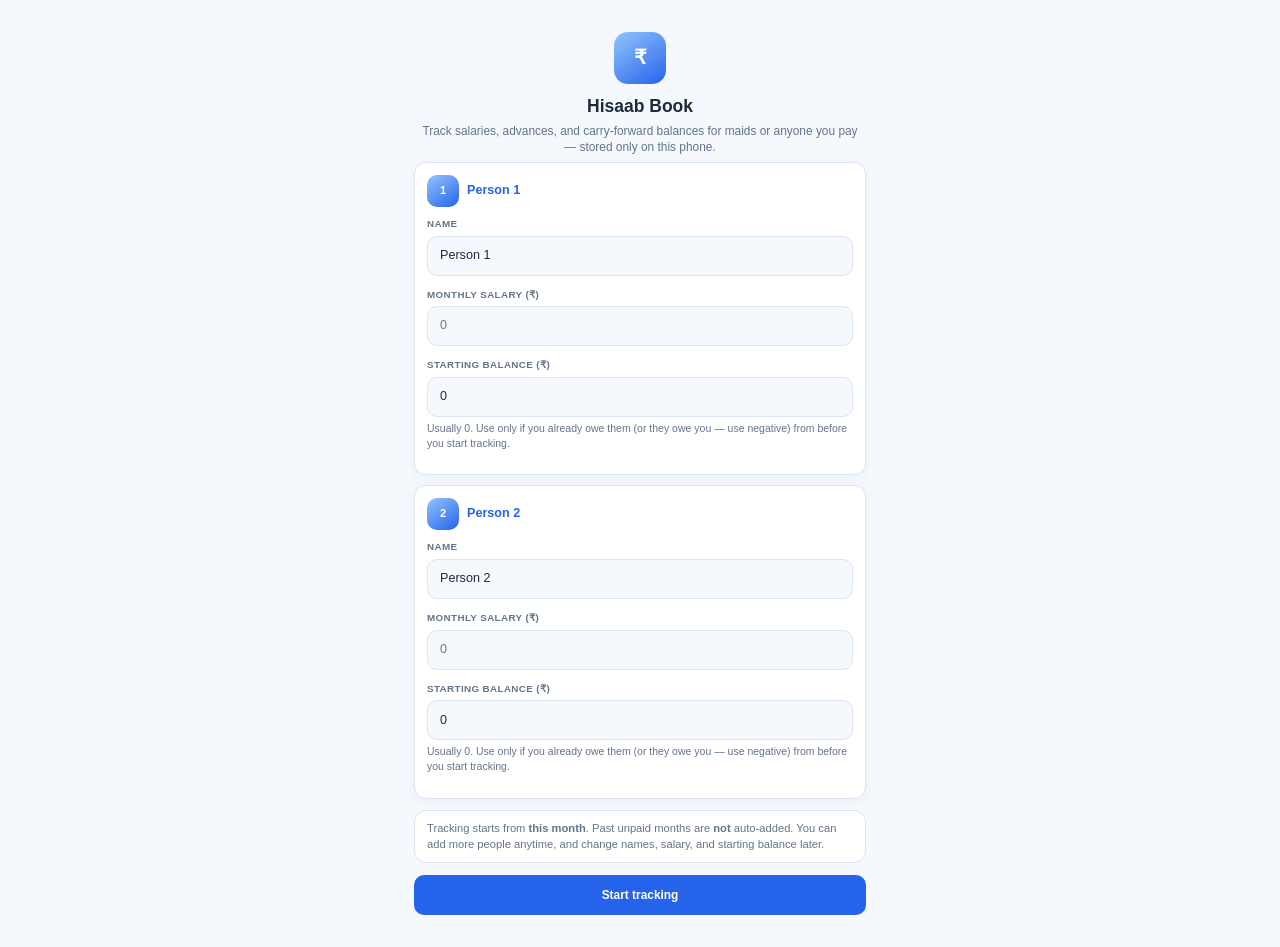
==== commit c48599e9: "Add multi-person ledgers: Add person from home - Home: ＋ Add person sheet (name, salary, starting ba" ====
--- a/Hisaab-Book.html
+++ b/Hisaab-Book.html
@@ -238,7 +238,6 @@
 .fab-spacer { height: 56px; }
 
 </style>
-  
   <link rel="icon" href="data:image/svg+xml,%3Csvg xmlns='http://www.w3.org/2000/svg' viewBox='0 0 100 100'%3E%3Crect rx='20' width='100' height='100' fill='%232563EB'/%3E%3Ctext x='50' y='68' font-size='52' text-anchor='middle' fill='white'%3E₹%3C/text%3E%3C/svg%3E" />
 </head>
 <body>
@@ -304,7 +303,7 @@
       if (!raw) return defaultState();
       const data = JSON.parse(raw);
       if (!data || !Array.isArray(data.maids)) return defaultState();
-      // Migrate / sanitize each maid
+      // Migrate / sanitize each person (storage key & array name kept for compatibility)
       data.maids = data.maids.map(migrateMaid);
       return data;
     } catch {
@@ -333,7 +332,7 @@
         : 0;
     return {
       ...m,
-      name: m.name || "Maid",
+      name: m.name || "Person",
       salaryHistory: Array.isArray(m.salaryHistory) ? m.salaryHistory : [],
       payments,
       trackingFrom,
@@ -346,6 +345,21 @@
   }
 
   let state = load();
+
+  function createPerson({ name, salary, startingBalance }) {
+    const ym = monthKey();
+    const amount = Math.max(0, Math.round(Number(salary) || 0));
+    const bal = Math.round(Number(startingBalance) || 0);
+    const cleanName = String(name || "").trim() || "Person";
+    return {
+      id: uid(),
+      name: cleanName,
+      salaryHistory: [{ id: uid(), amount, effectiveFrom: ym }],
+      payments: [],
+      trackingFrom: ym,
+      startingBalance: bal,
+    };
+  }
 
   function salaryForMonth(maid, ym) {
     const hist = [...(maid.salaryHistory || [])].sort((a, b) =>
@@ -369,7 +383,7 @@
     return paymentsInMonth(maid, ym).reduce((s, p) => s + (Number(p.amount) || 0), 0);
   }
 
-  /** First month of ledger accrual for this maid. */
+  /** First month of ledger accrual for this person. */
   function trackingStart(maid) {
     if (maid.trackingFrom && /^\d{4}-\d{2}$/.test(maid.trackingFrom)) return maid.trackingFrom;
     const payMonths = (maid.payments || []).map((p) => monthKey(p.date)).sort();
@@ -449,8 +463,8 @@
   }
 
   function balChip(n) {
-    if (n > 0) return `<span class="chip ok">You owe her</span>`;
-    if (n < 0) return `<span class="chip warn">She owes household</span>`;
+    if (n > 0) return `<span class="chip ok">You owe them</span>`;
+    if (n < 0) return `<span class="chip warn">They owe household</span>`;
     return `<span class="chip">Settled</span>`;
   }
 
@@ -461,17 +475,17 @@
         <div class="setup-hero">
           <div class="logo">₹</div>
           <h1>${APP_NAME}</h1>
-          <p>Track two maids’ salaries, advances, and carry-forward balances — stored only on this phone.</p>
+          <p>Track salaries, advances, and carry-forward balances for maids or anyone you pay — stored only on this phone.</p>
         </div>
         <form id="setup-form">
           ${[1, 2]
             .map(
               (i) => `
             <div class="maid-block">
-              <h3><span class="maid-avatar" style="width:32px;height:32px;font-size:0.8rem;border-radius:10px">${i}</span> Maid ${i}</h3>
+              <h3><span class="maid-avatar" style="width:32px;height:32px;font-size:0.8rem;border-radius:10px">${i}</span> Person ${i}</h3>
               <div class="field">
                 <label>Name</label>
-                <input name="name${i}" required maxlength="40" placeholder="e.g. Sunita" value="Maid ${i}" />
+                <input name="name${i}" required maxlength="40" placeholder="e.g. Sunita" value="Person ${i}" />
               </div>
               <div class="field">
                 <label>Monthly salary (₹)</label>
@@ -480,12 +494,12 @@
               <div class="field">
                 <label>Starting balance (₹)</label>
                 <input name="start${i}" type="number" inputmode="numeric" step="1" placeholder="0" value="0" />
-                <div class="error" style="color:var(--text-muted);margin-top:4px">Usually 0. Use only if you already owe her (or she owes you — use negative) from before you start tracking.</div>
+                <div class="error" style="color:var(--text-muted);margin-top:4px">Usually 0. Use only if you already owe them (or they owe you — use negative) from before you start tracking.</div>
               </div>
             </div>`
             )
             .join("")}
-          <p class="hint">Tracking starts from <strong>this month</strong>. Past unpaid months are <strong>not</strong> auto-added. You can change names, salary, and starting balance anytime.</p>
+          <p class="hint">Tracking starts from <strong>this month</strong>. Past unpaid months are <strong>not</strong> auto-added. You can add more people anytime, and change names, salary, and starting balance later.</p>
           <button class="btn btn-primary btn-block" type="submit">Start tracking</button>
         </form>
       </div>`;
@@ -493,24 +507,16 @@
     document.getElementById("setup-form").onsubmit = (e) => {
       e.preventDefault();
       const fd = new FormData(e.target);
-      const ym = monthKey();
       const maids = [1, 2].map((i) => {
-        const name = String(fd.get(`name${i}`) || `Maid ${i}`).trim() || `Maid ${i}`;
+        const name = String(fd.get(`name${i}`) || `Person ${i}`).trim() || `Person ${i}`;
         const amount = Math.max(0, Math.round(Number(fd.get(`salary${i}`)) || 0));
         const startingBalance = Math.round(Number(fd.get(`start${i}`)) || 0);
-        return {
-          id: uid(),
-          name,
-          salaryHistory: [{ id: uid(), amount, effectiveFrom: ym }],
-          payments: [],
-          trackingFrom: ym,
-          startingBalance,
-        };
+        return createPerson({ name, salary: amount, startingBalance });
       });
       state = { setupDone: true, maids };
       save(state);
       navigate({ name: "home" });
-      toast("Ready — tap a maid to open her ledger");
+      toast("Ready — tap a card to open their ledger");
     };
   }
 
@@ -543,6 +549,14 @@
       })
       .join("");
 
+    const empty = `
+      <div class="empty">
+        <div class="emoji">👋</div>
+        <p><strong>No people yet</strong></p>
+        <p>Add a maid or anyone you pay to start a ledger.</p>
+        <button class="btn btn-primary" id="empty-add" type="button" style="margin-top:12px;flex:none;min-width:160px">＋ Add person</button>
+      </div>`;
+
     app.innerHTML = `
       <header class="topbar">
         <div style="flex:1">
@@ -550,9 +564,20 @@
         </div>
       </header>
       <div class="page">
-        <p class="hint">Tap a maid’s card to open <strong>her</strong> ledger. Positive = you still owe her; negative = advances exceeded salary (carries forward). Opening starts at ₹0 unless you set a starting balance.</p>
-        ${cards || `<div class="empty"><div class="emoji">👋</div><p>No maids yet.</p></div>`}
+        <p class="hint">Tap a card to open their ledger. Positive = you still owe them; negative = advances exceeded salary (carries forward). Opening starts at ₹0 unless you set a starting balance.</p>
+        ${cards || empty}
+        ${
+          state.maids.length
+            ? `<button class="btn btn-secondary btn-block" id="add-person" type="button" style="margin-top:4px">＋ Add person</button>`
+            : ""
+        }
       </div>`;
+
+    const openAdd = () => openAddPersonSheet();
+    const addBtn = document.getElementById("add-person");
+    if (addBtn) addBtn.onclick = openAdd;
+    const emptyAdd = document.getElementById("empty-add");
+    if (emptyAdd) emptyAdd.onclick = openAdd;
 
     app.querySelectorAll("[data-open]").forEach((el) => {
       el.onclick = (ev) => {
@@ -587,7 +612,7 @@
       </header>
       <div class="page">
         <div class="name-banner">
-          <div class="label">Maid ledger</div>
+          <div class="label">Person ledger</div>
           <div class="maid-name">${escapeHtml(maid.name)}</div>
           <div class="actions">
             <button class="ghost" id="rename-btn" type="button">Edit name</button>
@@ -656,6 +681,7 @@
               : `<div class="empty"><div class="emoji">🧾</div><p>No payments for ${escapeHtml(maid.name)} this month.</p><p>Tap ＋ Add to record an advance.</p></div>`
           }
         </div>
+        <button class="btn btn-danger btn-block" id="remove-person" type="button" style="margin-top:16px">Remove ${escapeHtml(maid.name)}</button>
         <div class="fab-spacer"></div>
       </div>`;
 
@@ -672,6 +698,7 @@
     document.getElementById("salary-btn").onclick = () => openSalarySheet(maid, viewMonth);
     document.getElementById("opening-btn").onclick = () => openOpeningSheet(maid);
     document.getElementById("add-pay").onclick = () => openPaymentSheet(maid, null, viewMonth);
+    document.getElementById("remove-person").onclick = () => openRemovePersonSheet(maid);
     app.querySelectorAll("[data-edit-pay]").forEach((el) => {
       el.onclick = () => {
         const p = maid.payments.find((x) => x.id === el.getAttribute("data-edit-pay"));
@@ -696,15 +723,96 @@
     return wrap;
   }
 
+  function openAddPersonSheet() {
+    const ov = openOverlay(`
+      <div class="sheet">
+        <div class="sheet-handle"></div>
+        <h2>Add person</h2>
+        <p class="sheet-sub">Create a new ledger for a maid or anyone you pay. Tracking starts from <strong>this month</strong>.</p>
+        <form id="add-person-form">
+          <div class="field">
+            <label>Name</label>
+            <input name="name" required maxlength="40" placeholder="e.g. Sunita" autofocus />
+          </div>
+          <div class="field">
+            <label>Monthly salary (₹)</label>
+            <input name="salary" type="number" inputmode="numeric" min="0" step="1" placeholder="0" value="0" />
+          </div>
+          <div class="field">
+            <label>Starting balance (₹)</label>
+            <input name="bal" type="number" inputmode="decimal" step="1" value="0" />
+            <div class="hint" style="margin:8px 0 0">
+              <strong>How to enter it</strong><br/>
+              • <code>0</code> — clean start<br/>
+              • Positive e.g. <code>2000</code> — you already owed them ₹2,000<br/>
+              • Negative e.g. <code>-1500</code> — they already took ₹1,500 more than salary (type the minus sign)
+            </div>
+          </div>
+          <div class="btn-row">
+            <button type="button" class="btn btn-secondary" id="cancel">Cancel</button>
+            <button type="submit" class="btn btn-primary">Add person</button>
+          </div>
+        </form>
+      </div>`);
+    ov.querySelector("#cancel").onclick = () => ov.remove();
+    ov.querySelector("#add-person-form").onsubmit = (e) => {
+      e.preventDefault();
+      const fd = new FormData(e.target);
+      const name = String(fd.get("name") || "").trim();
+      if (!name) return;
+      const salary = Math.max(0, Math.round(Number(fd.get("salary")) || 0));
+      const startingBalance = Math.round(Number(fd.get("bal")) || 0);
+      const person = createPerson({ name, salary, startingBalance });
+      state.maids.push(person);
+      state.setupDone = true;
+      save(state);
+      ov.remove();
+      toast(`Added ${name}`);
+      navigate({ name: "detail", maidId: person.id });
+    };
+  }
+
+  function openRemovePersonSheet(maid) {
+    const ov = openOverlay(
+      `<div class="dialog">
+        <h3>Remove ${escapeHtml(maid.name)}?</h3>
+        <p>This permanently deletes their ledger, payments, and salary history on this device. Type <strong>DELETE</strong> to confirm.</p>
+        <div class="field" style="margin-bottom:14px">
+          <label>Type DELETE</label>
+          <input id="confirm-text" maxlength="20" placeholder="DELETE" autocomplete="off" autofocus />
+        </div>
+        <div class="btn-row">
+          <button class="btn btn-secondary" id="no">Cancel</button>
+          <button class="btn btn-danger" id="yes" disabled>Remove</button>
+        </div>
+      </div>`,
+      { center: true }
+    );
+    const input = ov.querySelector("#confirm-text");
+    const yes = ov.querySelector("#yes");
+    input.oninput = () => {
+      yes.disabled = input.value.trim() !== "DELETE";
+    };
+    ov.querySelector("#no").onclick = () => ov.remove();
+    yes.onclick = () => {
+      if (input.value.trim() !== "DELETE") return;
+      state.maids = state.maids.filter((m) => m.id !== maid.id);
+      save(state);
+      ov.remove();
+      toast(`${maid.name} removed`);
+      navigate({ name: "home" });
+    };
+  }
+
   function openNameSheet(maid) {
     const ov = openOverlay(`
       <div class="sheet">
         <div class="sheet-handle"></div>
         <h2>Edit name</h2>
-        <p class="sheet-sub">This name appears on the home card and throughout her ledger.</p>
+        <p class="sheet-sub">This name appears on the home card and throughout their ledger.</p>
         <form id="name-form">
           <div class="field">
-            <label>Maid’s name</label>
+            <label>Name</label>
             <input name="name" required maxlength="40" value="${escapeHtml(maid.name)}" autofocus />
           </div>
           <div class="btn-row">
@@ -735,8 +843,13 @@
         <form id="open-form">
           <div class="field">
             <label>Starting balance (₹)</label>
-            <input name="bal" type="number" inputmode="numeric" step="1" required value="${Number(maid.startingBalance) || 0}" autofocus />
-            <div class="error" style="color:var(--text-muted)">Positive = you already owed her. Negative = she already owed the household.</div>
+            <input name="bal" type="number" inputmode="decimal" step="1" required value="${Number(maid.startingBalance) || 0}" autofocus />
+            <div class="hint" style="margin:8px 0 0">
+              <strong>How to enter it</strong><br/>
+              • <code>0</code> — clean start<br/>
+              • Positive e.g. <code>2000</code> — you already owed them ₹2,000<br/>
+              • Negative e.g. <code>-1500</code> — they already took ₹1,500 more than salary (type the minus sign)
+            </div>
           </div>
           <div class="field">
             <label>Track from month</label>
@@ -912,6 +1025,11 @@
 
   function render() {
     if (!state.setupDone || !state.maids?.length) {
+      // If setupDone but all removed → empty home with Add (not full setup again)
+      if (state.setupDone && Array.isArray(state.maids) && state.maids.length === 0) {
+        renderHome();
+        return;
+      }
       renderSetup();
       return;
     }
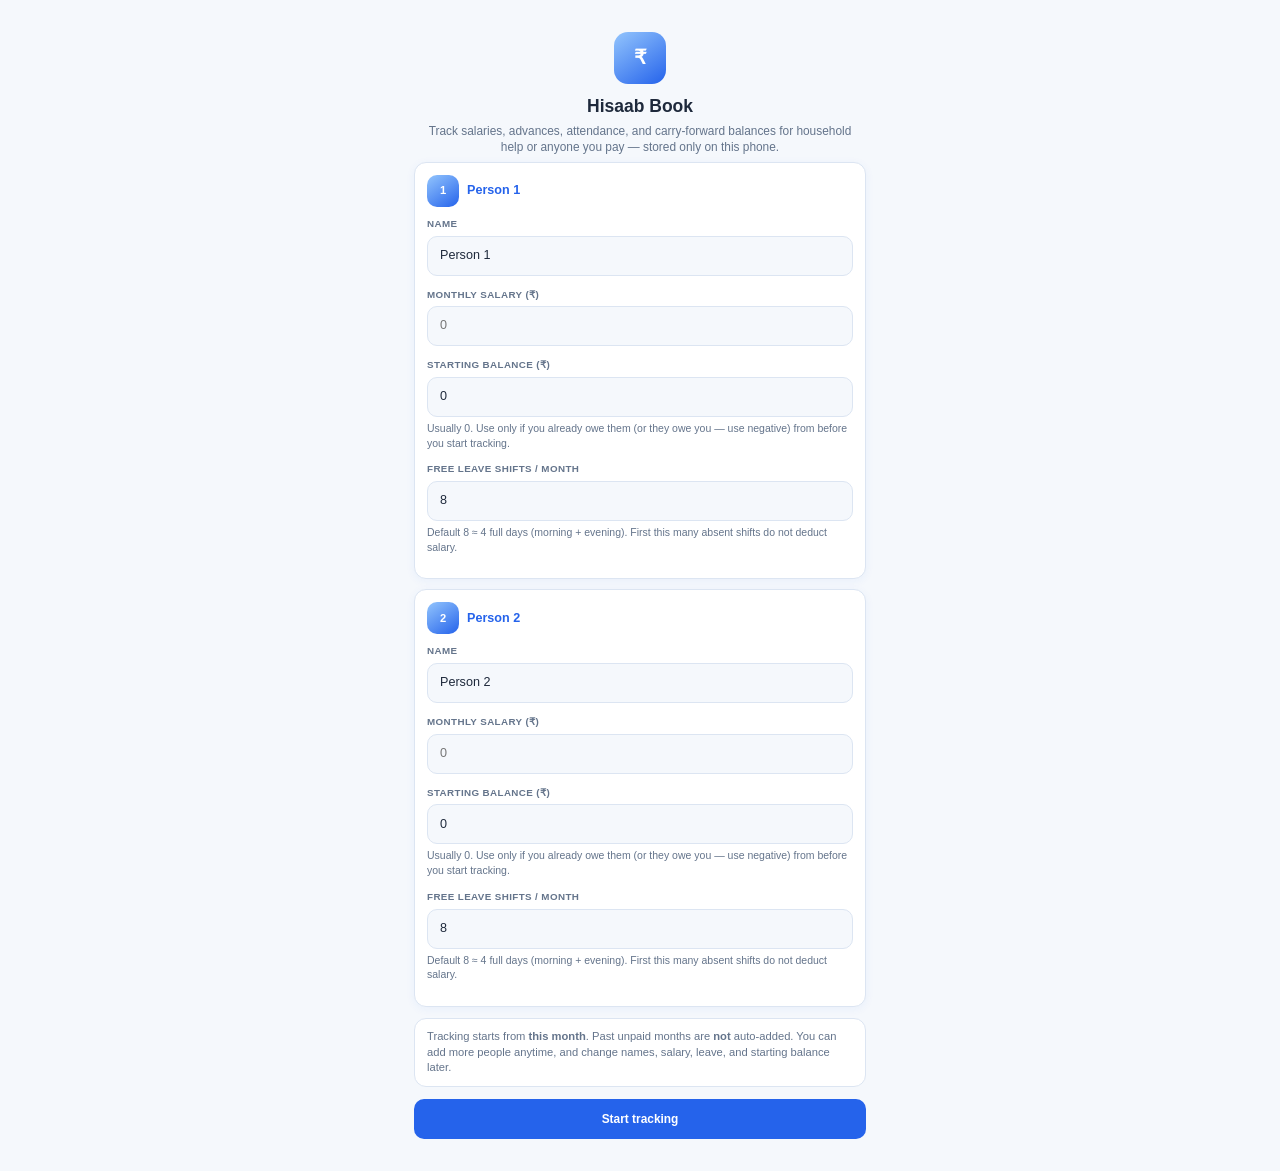
==== commit 3d183c44: "Add attendance: morning/evening shifts, customisable free leave, salary deduction - Per-person absen" ====
--- a/Hisaab-Book.html
+++ b/Hisaab-Book.html
@@ -237,7 +237,50 @@
 
 .fab-spacer { height: 56px; }
 
-</style>
+
+/* Attendance */
+.att-summary {
+  display: flex; flex-wrap: wrap; gap: 6px; margin-bottom: 10px;
+}
+.att-pill {
+  display: inline-flex; align-items: center; gap: 4px;
+  padding: 5px 10px; border-radius: 999px; font-size: 0.72rem; font-weight: 650;
+  background: var(--surface-2); color: var(--text-muted); border: 1px solid var(--border);
+}
+.att-pill.warn { background: var(--negative-bg); color: var(--negative); border-color: #fecaca; }
+.att-pill.ok { background: var(--positive-bg); color: var(--positive); border-color: #a7f3d0; }
+.att-cal {
+  display: flex; flex-direction: column; gap: 6px;
+  background: var(--surface); border: 1px solid var(--border); border-radius: var(--radius);
+  padding: 8px; margin-bottom: 12px; max-height: 320px; overflow-y: auto;
+}
+.att-day {
+  display: grid; grid-template-columns: 72px 1fr 1fr; gap: 6px; align-items: center;
+}
+.att-day .dow {
+  font-size: 0.72rem; font-weight: 650; color: var(--text-muted);
+  line-height: 1.2;
+}
+.att-day .dow .num { display: block; color: var(--text); font-size: 0.85rem; font-weight: 700; }
+.att-shift {
+  min-height: 44px; border-radius: 10px; font-weight: 700; font-size: 0.8rem;
+  border: 1.5px solid var(--border); background: var(--bg); color: var(--text-muted);
+  display: flex; flex-direction: column; align-items: center; justify-content: center;
+  gap: 1px; padding: 6px 4px; transition: background 0.12s, border-color 0.12s, color 0.12s;
+}
+.att-shift .lbl { font-size: 0.65rem; font-weight: 600; text-transform: uppercase; letter-spacing: 0.04em; opacity: 0.85; }
+.att-shift.present { background: #F0F7FF; border-color: #BFDBFE; color: var(--primary); }
+.att-shift.absent {
+  background: var(--negative-bg); border-color: #FECACA; color: var(--negative);
+}
+.att-shift:active { transform: scale(0.97); }
+.att-day.future .att-shift { opacity: 0.55; }
+.home-att {
+  margin-top: 6px; font-size: 0.72rem; color: var(--negative); font-weight: 600;
+}
+.stat .value.deduct { color: var(--negative); }
+
+  </style>
   <link rel="icon" href="data:image/svg+xml,%3Csvg xmlns='http://www.w3.org/2000/svg' viewBox='0 0 100 100'%3E%3Crect rx='20' width='100' height='100' fill='%232563EB'/%3E%3Ctext x='50' y='68' font-size='52' text-anchor='middle' fill='white'%3E₹%3C/text%3E%3C/svg%3E" />
 </head>
 <body>
@@ -248,6 +291,7 @@
 
   const STORAGE_KEY = "maid-math-v1";
   const APP_NAME = "Hisaab Book";
+  const DEFAULT_FREE_SHIFTS = 8;
 
   const uid = () => Math.random().toString(36).slice(2, 10) + Date.now().toString(36).slice(-4);
   const todayISO = () => {
@@ -293,6 +337,11 @@
       .replace(/>/g, "&gt;")
       .replace(/"/g, "&quot;");
 
+  function daysInMonth(ym) {
+    const { y, m } = parseMonth(ym);
+    return new Date(y, m, 0).getDate();
+  }
+
   function defaultState() {
     return { setupDone: false, maids: [] };
   }
@@ -303,7 +352,6 @@
       if (!raw) return defaultState();
       const data = JSON.parse(raw);
       if (!data || !Array.isArray(data.maids)) return defaultState();
-      // Migrate / sanitize each person (storage key & array name kept for compatibility)
       data.maids = data.maids.map(migrateMaid);
       return data;
     } catch {
@@ -315,6 +363,8 @@
    * trackingFrom = first month we accrue salary & carry balances.
    * Salary effectiveFrom only picks the RATE for a month — never starts accrual.
    * startingBalance = opening on trackingFrom (default 0).
+   * freeShiftsPerMonth = paid leave allowance in shifts (default 8 ≈ 4 days).
+   * absences = [{ date: "YYYY-MM-DD", shift: "morning"|"evening" }]
    */
   function migrateMaid(m) {
     const payments = Array.isArray(m.payments) ? m.payments : [];
@@ -322,14 +372,17 @@
     const now = monthKey();
     let trackingFrom = m.trackingFrom;
     if (!trackingFrom || !/^\d{4}-\d{2}$/.test(trackingFrom)) {
-      // Prefer earliest payment month, else "now". NEVER use salary effectiveFrom
-      // (that caused multi-year unpaid salary backfill).
       trackingFrom = payMonths[0] || now;
     }
     const startingBalance =
       m.startingBalance != null && Number.isFinite(Number(m.startingBalance))
         ? Math.round(Number(m.startingBalance))
         : 0;
+    let freeShiftsPerMonth = DEFAULT_FREE_SHIFTS;
+    if (m.freeShiftsPerMonth != null && Number.isFinite(Number(m.freeShiftsPerMonth))) {
+      freeShiftsPerMonth = Math.max(0, Math.round(Number(m.freeShiftsPerMonth)));
+    }
+    const absences = normalizeAbsences(m.absences);
     return {
       ...m,
       name: m.name || "Person",
@@ -337,7 +390,47 @@
       payments,
       trackingFrom,
       startingBalance,
-    };
+      freeShiftsPerMonth,
+      absences,
+    };
+  }
+
+  function normalizeAbsences(raw) {
+    if (!raw) return [];
+    // Compact map: { "YYYY-MM-DD": ["morning","evening"] } or { "YYYY-MM-DD": {morning:true} }
+    if (!Array.isArray(raw) && typeof raw === "object") {
+      const out = [];
+      for (const [date, val] of Object.entries(raw)) {
+        if (!/^\d{4}-\d{2}-\d{2}$/.test(date)) continue;
+        if (Array.isArray(val)) {
+          for (const s of val) {
+            if (s === "morning" || s === "evening") out.push({ date, shift: s });
+          }
+        } else if (val && typeof val === "object") {
+          if (val.morning) out.push({ date, shift: "morning" });
+          if (val.evening) out.push({ date, shift: "evening" });
+        }
+      }
+      return dedupeAbsences(out);
+    }
+    if (!Array.isArray(raw)) return [];
+    return dedupeAbsences(
+      raw
+        .filter((a) => a && /^\d{4}-\d{2}-\d{2}$/.test(a.date) && (a.shift === "morning" || a.shift === "evening"))
+        .map((a) => ({ date: a.date, shift: a.shift }))
+    );
+  }
+
+  function dedupeAbsences(list) {
+    const seen = new Set();
+    const out = [];
+    for (const a of list) {
+      const k = a.date + "|" + a.shift;
+      if (seen.has(k)) continue;
+      seen.add(k);
+      out.push(a);
+    }
+    return out;
   }
 
   function save(state) {
@@ -346,10 +439,14 @@
 
   let state = load();
 
-  function createPerson({ name, salary, startingBalance }) {
+  function createPerson({ name, salary, startingBalance, freeShiftsPerMonth }) {
     const ym = monthKey();
     const amount = Math.max(0, Math.round(Number(salary) || 0));
     const bal = Math.round(Number(startingBalance) || 0);
+    const free =
+      freeShiftsPerMonth != null && Number.isFinite(Number(freeShiftsPerMonth))
+        ? Math.max(0, Math.round(Number(freeShiftsPerMonth)))
+        : DEFAULT_FREE_SHIFTS;
     const cleanName = String(name || "").trim() || "Person";
     return {
       id: uid(),
@@ -358,6 +455,8 @@
       payments: [],
       trackingFrom: ym,
       startingBalance: bal,
+      freeShiftsPerMonth: free,
+      absences: [],
     };
   }
 
@@ -383,6 +482,58 @@
     return paymentsInMonth(maid, ym).reduce((s, p) => s + (Number(p.amount) || 0), 0);
   }
 
+  function freeAllowance(maid) {
+    const n = Number(maid.freeShiftsPerMonth);
+    if (!Number.isFinite(n)) return DEFAULT_FREE_SHIFTS;
+    return Math.max(0, Math.round(n));
+  }
+
+  function absencesInMonth(maid, ym) {
+    return (maid.absences || []).filter((a) => monthKey(a.date) === ym);
+  }
+
+  function isAbsent(maid, date, shift) {
+    return (maid.absences || []).some((a) => a.date === date && a.shift === shift);
+  }
+
+  function toggleAbsence(maid, date, shift) {
+    if (!maid.absences) maid.absences = [];
+    const idx = maid.absences.findIndex((a) => a.date === date && a.shift === shift);
+    if (idx >= 0) maid.absences.splice(idx, 1);
+    else maid.absences.push({ date, shift });
+  }
+
+  /**
+   * Attendance deduction for a month.
+   * perShiftRate = monthlySalary / (daysInMonth * 2)
+   * deduction = max(0, absentShifts - freeShiftsPerMonth) * perShiftRate (round nearest ₹)
+   * effectiveSalary = max(0, salary - deduction)
+   */
+  function attendanceStats(maid, ym) {
+    const salary = salaryForMonth(maid, ym);
+    const days = daysInMonth(ym);
+    const free = freeAllowance(maid);
+    const absentShifts = absencesInMonth(maid, ym).length;
+    const billable = Math.max(0, absentShifts - free);
+    const perShiftRate = days > 0 ? salary / (days * 2) : 0;
+    const deduction = Math.round(billable * perShiftRate);
+    const effectiveSalary = Math.max(0, salary - deduction);
+    const freeRemaining = Math.max(0, free - absentShifts);
+    const freeUsed = Math.min(absentShifts, free);
+    return {
+      salary,
+      days,
+      free,
+      absentShifts,
+      billable,
+      perShiftRate,
+      deduction,
+      effectiveSalary,
+      freeRemaining,
+      freeUsed,
+    };
+  }
+
   /** First month of ledger accrual for this person. */
   function trackingStart(maid) {
     if (maid.trackingFrom && /^\d{4}-\d{2}$/.test(maid.trackingFrom)) return maid.trackingFrom;
@@ -392,21 +543,19 @@
 
   /**
    * Closing after month ym.
-   * Accrues ONLY from trackingStart → ym. Empty months before trackingStart are ignored.
-   * Opening of trackingStart = startingBalance (default 0).
+   * closing = opening + effectiveSalary - advancesPaid
    */
   function closingBalance(maid, ym) {
     const start = trackingStart(maid);
     if (ym < start) {
-      // Before tracking: no accrual; treat as startingBalance with no salary for that view
       return Number(maid.startingBalance) || 0;
     }
     let opening = Number(maid.startingBalance) || 0;
     let cursor = start;
     while (true) {
-      const salary = salaryForMonth(maid, cursor);
+      const att = attendanceStats(maid, cursor);
       const paid = paidInMonth(maid, cursor);
-      const closing = opening + salary - paid;
+      const closing = opening + att.effectiveSalary - paid;
       if (cursor === ym) return closing;
       opening = closing;
       cursor = addMonths(cursor, 1);
@@ -422,20 +571,22 @@
 
   function monthSummary(maid, ym) {
     const opening = openingBalance(maid, ym);
-    const salary = salaryForMonth(maid, ym);
+    const att = attendanceStats(maid, ym);
     const paid = paidInMonth(maid, ym);
-    const closing = opening + salary - paid;
+    const closing = opening + att.effectiveSalary - paid;
     const entries = paymentsInMonth(maid, ym);
-    // Sanity: paid must equal sum of listed entries
     const entriesTotal = entries.reduce((s, p) => s + (Number(p.amount) || 0), 0);
     return {
       opening,
-      salary,
+      salary: att.salary,
+      deduction: att.deduction,
+      effectiveSalary: att.effectiveSalary,
       paid,
       closing,
-      owed: opening + salary,
+      owed: opening + att.effectiveSalary,
       entriesTotal,
       trackingFrom: trackingStart(maid),
+      att,
     };
   }
 
@@ -468,6 +619,18 @@
     return `<span class="chip">Settled</span>`;
   }
 
+  function homeAttLine(s) {
+    const a = s.att;
+    if (!a) return "";
+    if (a.deduction > 0) {
+      return `<div class="home-att">${a.absentShifts} absence${a.absentShifts === 1 ? "" : "s"} · Attendance −${formatINR(a.deduction)}</div>`;
+    }
+    if (a.absentShifts > 0) {
+      return `<div class="home-att" style="color:var(--text-muted)">${a.absentShifts} absence${a.absentShifts === 1 ? "" : "s"} · within free leave</div>`;
+    }
+    return "";
+  }
+
   function renderSetup() {
     const app = document.getElementById("app");
     app.innerHTML = `
@@ -475,7 +638,7 @@
         <div class="setup-hero">
           <div class="logo">₹</div>
           <h1>${APP_NAME}</h1>
-          <p>Track salaries, advances, and carry-forward balances for maids or anyone you pay — stored only on this phone.</p>
+          <p>Track salaries, advances, attendance, and carry-forward balances for household help or anyone you pay — stored only on this phone.</p>
         </div>
         <form id="setup-form">
           ${[1, 2]
@@ -496,10 +659,15 @@
                 <input name="start${i}" type="number" inputmode="numeric" step="1" placeholder="0" value="0" />
                 <div class="error" style="color:var(--text-muted);margin-top:4px">Usually 0. Use only if you already owe them (or they owe you — use negative) from before you start tracking.</div>
               </div>
+              <div class="field">
+                <label>Free leave shifts / month</label>
+                <input name="free${i}" type="number" inputmode="numeric" min="0" step="1" value="${DEFAULT_FREE_SHIFTS}" />
+                <div class="error" style="color:var(--text-muted);margin-top:4px">Default ${DEFAULT_FREE_SHIFTS} ≈ 4 full days (morning + evening). First this many absent shifts do not deduct salary.</div>
+              </div>
             </div>`
             )
             .join("")}
-          <p class="hint">Tracking starts from <strong>this month</strong>. Past unpaid months are <strong>not</strong> auto-added. You can add more people anytime, and change names, salary, and starting balance later.</p>
+          <p class="hint">Tracking starts from <strong>this month</strong>. Past unpaid months are <strong>not</strong> auto-added. You can add more people anytime, and change names, salary, leave, and starting balance later.</p>
           <button class="btn btn-primary btn-block" type="submit">Start tracking</button>
         </form>
       </div>`;
@@ -511,7 +679,8 @@
         const name = String(fd.get(`name${i}`) || `Person ${i}`).trim() || `Person ${i}`;
         const amount = Math.max(0, Math.round(Number(fd.get(`salary${i}`)) || 0));
         const startingBalance = Math.round(Number(fd.get(`start${i}`)) || 0);
-        return createPerson({ name, salary: amount, startingBalance });
+        const freeShiftsPerMonth = Math.max(0, Math.round(Number(fd.get(`free${i}`)) || DEFAULT_FREE_SHIFTS));
+        return createPerson({ name, salary: amount, startingBalance, freeShiftsPerMonth });
       });
       state = { setupDone: true, maids };
       save(state);
@@ -533,6 +702,7 @@
             <div style="flex:1;min-width:0;text-align:left">
               <h2 class="name">${escapeHtml(m.name)}</h2>
               <div class="meta">Salary ${formatINR(s.salary)} / month · ${formatMonthLabel(ym)}</div>
+              ${homeAttLine(s)}
             </div>
           </div>
           <div class="balance-row">
@@ -553,31 +723,32 @@
       <div class="empty">
         <div class="emoji">👋</div>
         <p><strong>No people yet</strong></p>
-        <p>Add a maid or anyone you pay to start a ledger.</p>
+        <p>Add household help or anyone you pay to start a ledger.</p>
         <button class="btn btn-primary" id="empty-add" type="button" style="margin-top:12px;flex:none;min-width:160px">＋ Add person</button>
       </div>`;
 
     app.innerHTML = `
       <header class="topbar">
-        <div style="flex:1">
+        <div style="flex:1;min-width:0">
           <h1>${APP_NAME}<span class="sub">Local only · ₹ INR</span></h1>
         </div>
+        <button class="btn btn-primary" id="add-person-top" type="button" style="flex:none;min-width:auto;padding:8px 12px;min-height:40px;font-size:0.85rem">＋ Add</button>
       </header>
       <div class="page">
         <p class="hint">Tap a card to open their ledger. Positive = you still owe them; negative = advances exceeded salary (carries forward). Opening starts at ₹0 unless you set a starting balance.</p>
         ${cards || empty}
         ${
           state.maids.length
-            ? `<button class="btn btn-secondary btn-block" id="add-person" type="button" style="margin-top:4px">＋ Add person</button>`
+            ? `<button class="btn btn-primary btn-block" id="add-person" type="button" style="margin-top:12px">＋ Add person</button>`
             : ""
         }
       </div>`;
 
     const openAdd = () => openAddPersonSheet();
-    const addBtn = document.getElementById("add-person");
-    if (addBtn) addBtn.onclick = openAdd;
-    const emptyAdd = document.getElementById("empty-add");
-    if (emptyAdd) emptyAdd.onclick = openAdd;
+    ["add-person", "add-person-top", "empty-add"].forEach((id) => {
+      const el = document.getElementById(id);
+      if (el) el.onclick = openAdd;
+    });
 
     app.querySelectorAll("[data-open]").forEach((el) => {
       el.onclick = (ev) => {
@@ -589,6 +760,33 @@
     });
   }
 
+  function buildAttendanceCalendar(maid, viewMonth) {
+    const { y, m } = parseMonth(viewMonth);
+    const days = daysInMonth(viewMonth);
+    const today = todayISO();
+    const rows = [];
+    for (let d = 1; d <= days; d++) {
+      const date = `${viewMonth}-${String(d).padStart(2, "0")}`;
+      const weekday = new Date(y, m - 1, d).toLocaleDateString("en-IN", { weekday: "short" });
+      const morningAbsent = isAbsent(maid, date, "morning");
+      const eveningAbsent = isAbsent(maid, date, "evening");
+      const future = date > today;
+      rows.push(`
+        <div class="att-day${future ? " future" : ""}" data-date="${date}">
+          <div class="dow"><span class="num">${d}</span>${weekday}</div>
+          <button type="button" class="att-shift ${morningAbsent ? "absent" : "present"}" data-shift="morning" data-date="${date}" aria-pressed="${morningAbsent}">
+            <span class="lbl">Morning</span>
+            <span>${morningAbsent ? "Absent" : "Present"}</span>
+          </button>
+          <button type="button" class="att-shift ${eveningAbsent ? "absent" : "present"}" data-shift="evening" data-date="${date}" aria-pressed="${eveningAbsent}">
+            <span class="lbl">Evening</span>
+            <span>${eveningAbsent ? "Absent" : "Present"}</span>
+          </button>
+        </div>`);
+    }
+    return rows.join("");
+  }
+
   function renderDetail() {
     const maid = state.maids.find((m) => m.id === route.maidId);
     if (!maid) {
@@ -597,9 +795,11 @@
     }
     const viewMonth = route.month || monthKey();
     const s = monthSummary(maid, viewMonth);
+    const a = s.att;
     const entries = paymentsInMonth(maid, viewMonth);
     const isCurrent = viewMonth === monthKey();
     const paidMismatch = s.paid !== s.entriesTotal;
+    const showAtt = !!route.showAttendance;
 
     const app = document.getElementById("app");
     app.innerHTML = `
@@ -617,6 +817,7 @@
           <div class="actions">
             <button class="ghost" id="rename-btn" type="button">Edit name</button>
             <button class="ghost" id="salary-btn" type="button">Change salary</button>
+            <button class="ghost" id="leave-btn" type="button">Free leave</button>
             <button class="ghost" id="opening-btn" type="button">Starting balance</button>
           </div>
         </div>
@@ -637,6 +838,14 @@
             <div class="value">${formatINR(s.salary)}</div>
           </div>
           <div class="stat">
+            <div class="label">Attendance deduction</div>
+            <div class="value ${a.deduction > 0 ? "deduct" : ""}">${a.deduction > 0 ? "−" : ""}${formatINR(a.deduction)}</div>
+          </div>
+          <div class="stat">
+            <div class="label">Effective salary</div>
+            <div class="value">${formatINR(s.effectiveSalary)}</div>
+          </div>
+          <div class="stat">
             <div class="label">Advances paid</div>
             <div class="value">${formatINR(s.paid)}</div>
           </div>
@@ -645,12 +854,28 @@
             <div class="value ${balClass(s.closing)}">${formatINR(s.closing)}</div>
           </div>
           <div class="stat wide">
-            <div class="label">This month owed (opening + salary)</div>
+            <div class="label">This month owed (opening + effective)</div>
             <div class="value big ${balClass(s.owed)}">${formatINR(s.owed)}</div>
             <div style="margin-top:8px">${balChip(s.closing)}</div>
             <div style="margin-top:8px;font-size:0.75rem;color:var(--text-muted)">Tracking from ${formatMonthLabel(s.trackingFrom)} · Starting balance ${formatINR(maid.startingBalance || 0)}</div>
           </div>
         </div>
+
+        <div class="section-title">
+          <span>Attendance · ${formatMonthLabel(viewMonth)}</span>
+          <button class="btn btn-secondary" id="toggle-att" type="button" style="flex:none;min-width:auto;padding:8px 14px;min-height:40px">${showAtt ? "Hide" : "Mark"}</button>
+        </div>
+        <div class="att-summary">
+          <span class="att-pill">${a.absentShifts} absent shift${a.absentShifts === 1 ? "" : "s"}</span>
+          <span class="att-pill ${a.freeRemaining > 0 ? "ok" : ""}">${a.freeRemaining} of ${a.free} free left</span>
+          <span class="att-pill ${a.deduction > 0 ? "warn" : ""}">Deduction ${a.deduction > 0 ? "−" : ""}${formatINR(a.deduction)}</span>
+        </div>
+        ${
+          showAtt
+            ? `<p class="hint" style="margin-bottom:8px">Tap Morning / Evening to toggle Absent ↔ Present. Default is present (nothing stored). First ${a.free} absent shifts this month are free leave.</p>
+               <div class="att-cal" id="att-cal">${buildAttendanceCalendar(maid, viewMonth)}</div>`
+            : ""
+        }
 
         <div class="section-title">
           <span>Payments · ${escapeHtml(maid.name)}</span>
@@ -687,24 +912,41 @@
 
     document.getElementById("back").onclick = () => navigate({ name: "home" });
     document.getElementById("prev-m").onclick = () =>
-      navigate({ name: "detail", maidId: maid.id, month: addMonths(viewMonth, -1) });
+      navigate({ name: "detail", maidId: maid.id, month: addMonths(viewMonth, -1), showAttendance: showAtt });
     document.getElementById("next-m").onclick = () => {
       const n = addMonths(viewMonth, 1);
-      if (n <= monthKey()) navigate({ name: "detail", maidId: maid.id, month: n });
+      if (n <= monthKey()) navigate({ name: "detail", maidId: maid.id, month: n, showAttendance: showAtt });
     };
     const openRename = () => openNameSheet(maid);
     document.getElementById("edit-name").onclick = openRename;
     document.getElementById("rename-btn").onclick = openRename;
     document.getElementById("salary-btn").onclick = () => openSalarySheet(maid, viewMonth);
+    document.getElementById("leave-btn").onclick = () => openLeaveSheet(maid);
     document.getElementById("opening-btn").onclick = () => openOpeningSheet(maid);
     document.getElementById("add-pay").onclick = () => openPaymentSheet(maid, null, viewMonth);
     document.getElementById("remove-person").onclick = () => openRemovePersonSheet(maid);
+    document.getElementById("toggle-att").onclick = () =>
+      navigate({ name: "detail", maidId: maid.id, month: viewMonth, showAttendance: !showAtt });
+
     app.querySelectorAll("[data-edit-pay]").forEach((el) => {
       el.onclick = () => {
         const p = maid.payments.find((x) => x.id === el.getAttribute("data-edit-pay"));
         if (p) openPaymentSheet(maid, p, viewMonth);
       };
     });
+
+    const cal = document.getElementById("att-cal");
+    if (cal) {
+      cal.querySelectorAll(".att-shift").forEach((btn) => {
+        btn.onclick = () => {
+          const date = btn.getAttribute("data-date");
+          const shift = btn.getAttribute("data-shift");
+          toggleAbsence(maid, date, shift);
+          save(state);
+          navigate({ name: "detail", maidId: maid.id, month: viewMonth, showAttendance: true });
+        };
+      });
+    }
 
     if (route.showPay) {
       route.showPay = false;
@@ -728,7 +970,7 @@
       <div class="sheet">
         <div class="sheet-handle"></div>
         <h2>Add person</h2>
-        <p class="sheet-sub">Create a new ledger for a maid or anyone you pay. Tracking starts from <strong>this month</strong>.</p>
+        <p class="sheet-sub">Create a new ledger for household help or anyone you pay. Tracking starts from <strong>this month</strong>.</p>
         <form id="add-person-form">
           <div class="field">
             <label>Name</label>
@@ -747,6 +989,11 @@
               • Positive e.g. <code>2000</code> — you already owed them ₹2,000<br/>
               • Negative e.g. <code>-1500</code> — they already took ₹1,500 more than salary (type the minus sign)
             </div>
+          </div>
+          <div class="field">
+            <label>Free leave shifts / month</label>
+            <input name="free" type="number" inputmode="numeric" min="0" step="1" value="${DEFAULT_FREE_SHIFTS}" />
+            <div class="hint" style="margin:8px 0 0">${DEFAULT_FREE_SHIFTS} ≈ 4 full days (2 shifts/day). First this many absences do not deduct salary.</div>
           </div>
           <div class="btn-row">
             <button type="button" class="btn btn-secondary" id="cancel">Cancel</button>
@@ -762,7 +1009,8 @@
       if (!name) return;
       const salary = Math.max(0, Math.round(Number(fd.get("salary")) || 0));
       const startingBalance = Math.round(Number(fd.get("bal")) || 0);
-      const person = createPerson({ name, salary, startingBalance });
+      const freeShiftsPerMonth = Math.max(0, Math.round(Number(fd.get("free")) || DEFAULT_FREE_SHIFTS));
+      const person = createPerson({ name, salary, startingBalance, freeShiftsPerMonth });
       state.maids.push(person);
       state.setupDone = true;
       save(state);
@@ -776,7 +1024,7 @@
     const ov = openOverlay(
       `<div class="dialog">
         <h3>Remove ${escapeHtml(maid.name)}?</h3>
-        <p>This permanently deletes their ledger, payments, and salary history on this device. Type <strong>DELETE</strong> to confirm.</p>
+        <p>This permanently deletes their ledger, payments, attendance, and salary history on this device. Type <strong>DELETE</strong> to confirm.</p>
         <div class="field" style="margin-bottom:14px">
           <label>Type DELETE</label>
           <input id="confirm-text" maxlength="20" placeholder="DELETE" autocomplete="off" autofocus />
@@ -830,6 +1078,42 @@
       save(state);
       ov.remove();
       toast(`Ledger renamed to ${name}`);
+      render();
+    };
+  }
+
+  function openLeaveSheet(maid) {
+    const current = freeAllowance(maid);
+    const ov = openOverlay(`
+      <div class="sheet">
+        <div class="sheet-handle"></div>
+        <h2>Free leave shifts</h2>
+        <p class="sheet-sub">For <strong>${escapeHtml(maid.name)}</strong>. Each day has two shifts (Morning + Evening). Absent shifts within this allowance do not reduce salary.</p>
+        <form id="leave-form">
+          <div class="field">
+            <label>Free leave shifts / month</label>
+            <input name="free" type="number" inputmode="numeric" min="0" step="1" required value="${current}" autofocus />
+            <div class="hint" style="margin:8px 0 0">
+              <strong>Hint</strong><br/>
+              • <code>8</code> ≈ 4 full leave days<br/>
+              • <code>0</code> — every absence deducts<br/>
+              • Deduction = absent shifts beyond this × (salary ÷ days ÷ 2)
+            </div>
+          </div>
+          <div class="btn-row">
+            <button type="button" class="btn btn-secondary" id="cancel">Cancel</button>
+            <button type="submit" class="btn btn-primary">Save</button>
+          </div>
+        </form>
+      </div>`);
+    ov.querySelector("#cancel").onclick = () => ov.remove();
+    ov.querySelector("#leave-form").onsubmit = (e) => {
+      e.preventDefault();
+      const free = Math.max(0, Math.round(Number(new FormData(e.target).get("free")) || 0));
+      maid.freeShiftsPerMonth = free;
+      save(state);
+      ov.remove();
+      toast(`Free leave set to ${free} shifts/month`);
       render();
     };
   }
@@ -866,7 +1150,6 @@
     ov.querySelector("#cancel").onclick = () => ov.remove();
     ov.querySelector("#reset0").onclick = () => {
       maid.startingBalance = 0;
-      // Keep trackingFrom; just zero the open
       save(state);
       ov.remove();
       toast(`Starting balance for ${maid.name} reset to ₹0`);
@@ -983,11 +1266,8 @@
       const date = String(fd.get("date"));
       const note = String(fd.get("note") || "").trim();
       if (amount < 1 || !/^\d{4}-\d{2}-\d{2}$/.test(date)) return;
-      // If first payment is before trackingFrom, pull trackingFrom earlier so payment counts
-      // but do NOT pull trackingFrom based on salary effectiveFrom.
       const pm = monthKey(date);
       if (!maid.trackingFrom || pm < maid.trackingFrom) {
-        // Only extend tracking earlier when user records a payment in that month
         maid.trackingFrom = pm;
       }
       if (isEdit) {
@@ -1025,7 +1305,6 @@
 
   function render() {
     if (!state.setupDone || !state.maids?.length) {
-      // If setupDone but all removed → empty home with Add (not full setup again)
       if (state.setupDone && Array.isArray(state.maids) && state.maids.length === 0) {
         renderHome();
         return;
@@ -1037,17 +1316,12 @@
     else renderHome();
   }
 
-  // One-time fix for already-corrupted ledgers: if opening for current month is
-  // absurdly large vs salary (e.g. > 3 months of accrued unpaid with no intent),
-  // we do NOT auto-wipe — user uses "Starting balance" → Reset to ₹0.
-  // Migration already stops using salary effectiveFrom as tracking start.
-
   if (!state.setupDone && (!state.maids || !state.maids.length)) {
     route = { name: "setup" };
   }
   render();
 })();
 
-</script>
+  </script>
 </body>
 </html>
